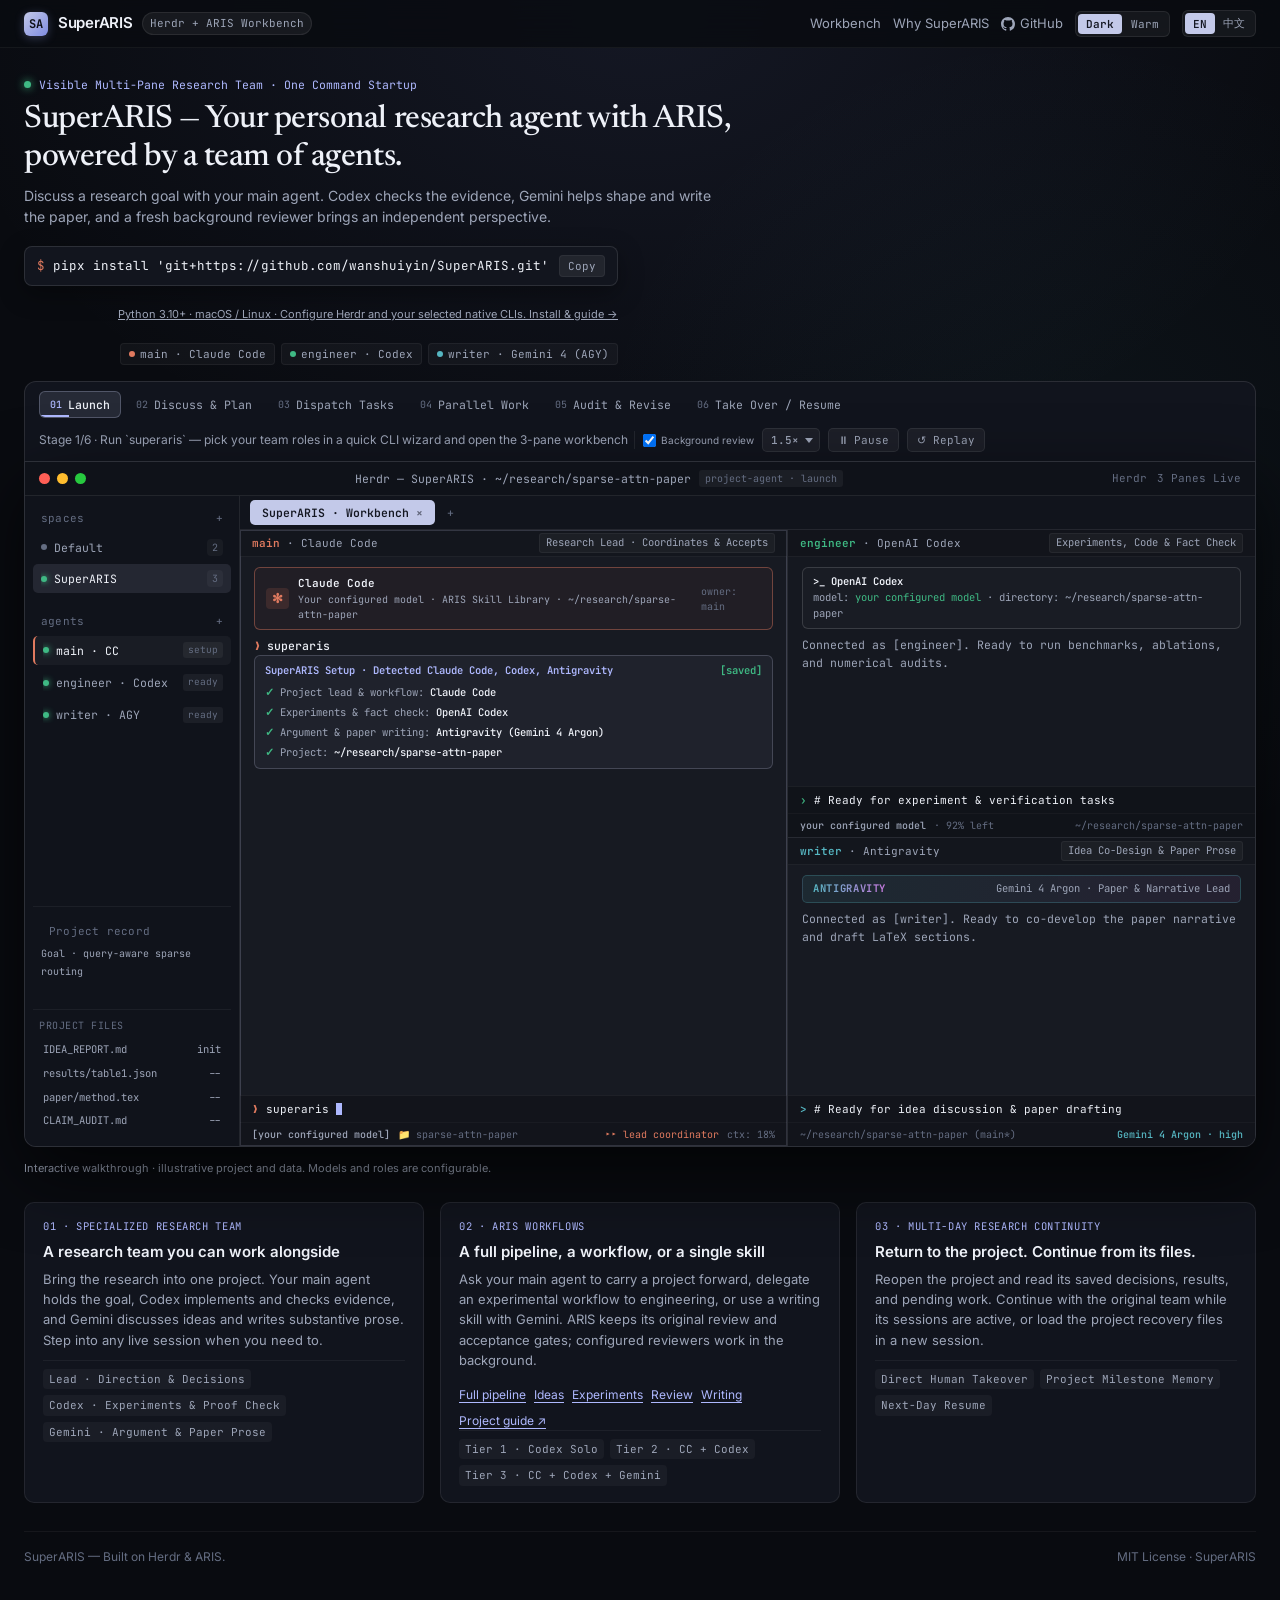
==== site/index.html @ ca790806 "Add interactive Herdr homepage with themes and playback controls" ====
<!DOCTYPE html>
<html lang="en">
<head>
  <meta charset="UTF-8" />
  <meta name="viewport" content="width=device-width, initial-scale=1.0" />
  <title>SuperARIS — Your personal research agent with ARIS, powered by a team of agents.</title>
  <meta name="description" content="SuperARIS — Your personal research agent with ARIS, powered by a team of agents. Live inside a real multi-pane CLI workbench with Claude Code, Codex, and Gemini." />
  <link rel="icon" href="./favicon.svg" type="image/svg+xml" />
  <link rel="preconnect" href="https://fonts.googleapis.com" />
  <link rel="preconnect" href="https://fonts.gstatic.com" crossorigin />
  <link href="https://fonts.googleapis.com/css2?family=Inter:wght@400;500;600;700&family=JetBrains+Mono:ital,wght@0,400;0,500;0,600;1,400&family=Newsreader:ital,opsz,wght@0,6..72,500;0,6..72,600;1,6..72,400&display=swap" rel="stylesheet" />
  <style>
    :root {
      --bg-canvas: #090b10;
      --bg-canvas-elev: #0e1118;
      --herdr-chrome: #13161f;
      --herdr-sidebar: #10131b;
      --herdr-pane: #171a22;
      --herdr-pane-alt: #151820;
      --herdr-tab-active: #c3c9e9;
      --herdr-tab-text: #141722;
      --border-outer: rgba(255, 255, 255, 0.11);
      --border-pane: rgba(255, 255, 255, 0.08);
      --border-subtle: rgba(255, 255, 255, 0.05);

      --text-primary: #eef1f8;
      --text-secondary: #9da5b8;
      --text-muted: #646d82;

      --cc-coral: #e07a5f;
      --cc-coral-soft: rgba(224, 122, 95, 0.14);
      --codex-green: #3fb984;
      --codex-green-soft: rgba(63, 185, 132, 0.14);
      --agy-cyan: #56b6c2;
      --agy-purple: #c678dd;
      --agy-soft: rgba(86, 182, 194, 0.14);
      --amber-warn: #e5c07b;
      --periwinkle: #aeb8fe;
      --periwinkle-glow: rgba(174, 184, 254, 0.18);

      --font-sans: 'Inter', -apple-system, BlinkMacSystemFont, "Segoe UI", Roboto, "PingFang SC", "Microsoft YaHei", sans-serif;
      --font-serif: 'Newsreader', Georgia, "Songti SC", serif;
      --font-mono: 'JetBrains Mono', ui-monospace, SFMono-Regular, Menlo, Monaco, Consolas, monospace;
    }

    * {
      box-sizing: border-box;
      margin: 0;
      padding: 0;
    }

    html, body {
      width: 100%;
      max-width: 100%;
      overflow-x: hidden;
      background-color: var(--bg-canvas);
      color: var(--text-primary);
      font-family: var(--font-sans);
      -webkit-font-smoothing: antialiased;
      -moz-osx-font-smoothing: grayscale;
      line-height: 1.5;
    }

    body {
      background-image:
        radial-gradient(ellipse 80% 45% at 50% 0%, rgba(138, 152, 240, 0.09), transparent 70%),
        radial-gradient(ellipse 55% 40% at 82% 28%, rgba(86, 182, 194, 0.05), transparent 65%);
      min-height: 100vh;
    }

    a {
      color: inherit;
      text-decoration: none;
    }

    button {
      font-family: inherit;
      cursor: pointer;
      border: none;
      background: none;
      color: inherit;
    }

    /* Top Navigation */
    .topbar {
      position: sticky;
      top: 0;
      z-index: 40;
      backdrop-filter: blur(14px);
      -webkit-backdrop-filter: blur(14px);
      background: rgba(9, 11, 16, 0.82);
      border-bottom: 1px solid var(--border-subtle);
    }

    .topbar-inner {
      max-width: 1440px;
      margin: 0 auto;
      padding: 10px 24px;
      display: flex;
      align-items: center;
      justify-content: space-between;
      gap: 12px;
    }

    .brand {
      display: flex;
      align-items: center;
      gap: 10px;
      min-width: 0;
      flex-shrink: 0;
    }

    .brand-mark {
      width: 24px;
      height: 24px;
      border-radius: 6px;
      background: linear-gradient(135deg, #c3c9e9 0%, #7f8ce0 100%);
      color: #0e1118;
      font-family: var(--font-mono);
      font-weight: 700;
      font-size: 12px;
      display: grid;
      place-items: center;
      box-shadow: 0 2px 10px rgba(174, 184, 254, 0.25);
      flex-shrink: 0;
    }

    .brand-name {
      font-weight: 600;
      font-size: 15px;
      letter-spacing: -0.02em;
      color: var(--text-primary);
      white-space: nowrap;
    }

    .brand-badge {
      font-family: var(--font-mono);
      font-size: 11px;
      padding: 2px 7px;
      border-radius: 999px;
      background: rgba(255, 255, 255, 0.06);
      border: 1px solid var(--border-pane);
      color: var(--text-secondary);
      white-space: nowrap;
    }

    .topbar-actions {
      display: flex;
      align-items: center;
      gap: 12px;
      flex-shrink: 0;
    }

    .nav-link {
      font-size: 13px;
      color: var(--text-secondary);
      transition: color 0.15s ease;
      display: inline-flex;
      align-items: center;
      gap: 5px;
      white-space: nowrap;
    }

    .nav-link:hover {
      color: var(--text-primary);
    }

    .lang-switch {
      display: inline-flex;
      background: rgba(255, 255, 255, 0.05);
      border: 1px solid var(--border-pane);
      border-radius: 6px;
      padding: 2px;
    }

    .lang-btn {
      font-size: 11px;
      font-family: var(--font-mono);
      padding: 3px 8px;
      border-radius: 4px;
      color: var(--text-secondary);
      transition: all 0.15s ease;
    }

    .lang-btn.active {
      background: var(--herdr-tab-active);
      color: var(--herdr-tab-text);
      font-weight: 600;
    }

    /* Main Container */
    .page-shell {
      max-width: 1440px;
      width: 100%;
      margin: 0 auto;
      padding: 22px 24px 64px;
    }

    /* Compact Hero Header */
    .hero-header {
      display: flex;
      flex-wrap: wrap;
      align-items: flex-end;
      justify-content: space-between;
      gap: 18px;
      margin-bottom: 16px;
    }

    .hero-copy {
      max-width: 790px;
      min-width: 0;
    }

    .hero-eyebrow {
      display: inline-flex;
      align-items: center;
      gap: 8px;
      font-family: var(--font-mono);
      font-size: 11.5px;
      color: var(--periwinkle);
      margin-bottom: 8px;
      flex-wrap: wrap;
    }

    .eyebrow-dot {
      width: 7px;
      height: 7px;
      border-radius: 50%;
      background: var(--codex-green);
      box-shadow: 0 0 8px var(--codex-green);
      flex-shrink: 0;
    }

    .hero-title {
      font-family: var(--font-serif);
      font-size: clamp(23px, 2.5vw, 35px);
      font-weight: 500;
      line-height: 1.18;
      letter-spacing: -0.015em;
      color: var(--text-primary);
      margin-bottom: 8px;
    }

    .hero-subtitle {
      font-size: 14px;
      color: var(--text-secondary);
      line-height: 1.55;
      max-width: 700px;
    }

    .hero-install-box {
      display: flex;
      flex-direction: column;
      align-items: flex-end;
      gap: 7px;
      max-width: 100%;
    }

    .install-pill {
      display: flex;
      align-items: center;
      gap: 10px;
      background: #12151e;
      border: 1px solid var(--border-outer);
      border-radius: 8px;
      padding: 8px 12px;
      font-family: var(--font-mono);
      font-size: 12.5px;
      color: var(--text-primary);
      box-shadow: 0 8px 24px rgba(0, 0, 0, 0.35);
      max-width: 100%;
      overflow-x: auto;
    }

    .install-pill .prompt-dollar {
      color: var(--cc-coral);
      user-select: none;
    }

    .install-pill .cmd-divider {
      color: var(--text-muted);
    }

    .copy-btn {
      font-family: var(--font-mono);
      font-size: 11px;
      padding: 3px 8px;
      border-radius: 4px;
      background: rgba(255, 255, 255, 0.07);
      color: var(--text-secondary);
      border: 1px solid var(--border-subtle);
      transition: all 0.15s ease;
      flex-shrink: 0;
    }

    .copy-btn:hover {
      background: rgba(255, 255, 255, 0.13);
      color: var(--text-primary);
    }

    .hero-role-badges {
      display: flex;
      flex-wrap: wrap;
      gap: 6px;
      font-family: var(--font-mono);
      font-size: 11px;
      color: var(--text-secondary);
    }

    .role-chip {
      display: inline-flex;
      align-items: center;
      gap: 5px;
      padding: 2px 8px;
      border-radius: 4px;
      background: rgba(255, 255, 255, 0.035);
      border: 1px solid var(--border-subtle);
    }

    .chip-dot {
      width: 6px;
      height: 6px;
      border-radius: 50%;
      flex-shrink: 0;
    }

    /* Stage Director Bar (Above Workbench) */
    .director-bar {
      display: flex;
      flex-wrap: wrap;
      align-items: center;
      justify-content: space-between;
      gap: 10px;
      background: #11141d;
      border: 1px solid var(--border-outer);
      border-bottom: none;
      border-radius: 12px 12px 0 0;
      padding: 9px 14px;
    }

    .stage-steps {
      display: flex;
      align-items: center;
      gap: 4px;
      overflow-x: auto;
      max-width: 100%;
      scrollbar-width: none;
    }

    .stage-steps::-webkit-scrollbar {
      display: none;
    }

    .stage-btn {
      display: inline-flex;
      align-items: center;
      gap: 6px;
      padding: 5px 10px;
      border-radius: 6px;
      font-family: var(--font-mono);
      font-size: 11.5px;
      color: var(--text-secondary);
      background: transparent;
      border: 1px solid transparent;
      transition: all 0.15s ease;
      white-space: nowrap;
      position: relative;
      overflow: hidden;
    }

    .stage-btn:hover {
      color: var(--text-primary);
      background: rgba(255, 255, 255, 0.04);
    }

    .stage-btn.active {
      color: var(--text-primary);
      background: rgba(195, 201, 233, 0.12);
      border-color: rgba(195, 201, 233, 0.28);
      font-weight: 500;
    }

    .stage-num {
      font-size: 10px;
      color: var(--text-muted);
    }

    .stage-btn.active .stage-num {
      color: var(--periwinkle);
    }

    .stage-progress {
      position: absolute;
      left: 0;
      bottom: 0;
      height: 2px;
      background: var(--periwinkle);
      width: 0%;
    }

    .director-controls {
      display: flex;
      align-items: center;
      gap: 8px;
      flex-shrink: 0;
    }

    .stage-caption-pill {
      font-size: 12px;
      color: var(--text-secondary);
      padding-right: 6px;
      border-right: 1px solid var(--border-pane);
    }

    .ctrl-btn {
      display: inline-flex;
      align-items: center;
      gap: 5px;
      font-family: var(--font-mono);
      font-size: 11px;
      padding: 4px 9px;
      border-radius: 5px;
      background: rgba(255, 255, 255, 0.05);
      border: 1px solid var(--border-pane);
      color: var(--text-secondary);
      transition: all 0.15s ease;
      white-space: nowrap;
    }

    .ctrl-btn:hover {
      background: rgba(255, 255, 255, 0.1);
      color: var(--text-primary);
    }

    /* =====================================================
       HERDR NATIVE WORKBENCH WINDOW
       ===================================================== */
    .herdr-window {
      background: var(--herdr-chrome);
      border: 1px solid var(--border-outer);
      border-radius: 0 0 12px 12px;
      box-shadow:
        0 26px 70px rgba(0, 0, 0, 0.65),
        0 0 0 1px rgba(255, 255, 255, 0.03) inset;
      overflow: hidden;
      position: relative;
    }

    /* macOS Window Titlebar */
    .herdr-titlebar {
      height: 34px;
      background: #0f1219;
      border-bottom: 1px solid var(--border-pane);
      display: flex;
      align-items: center;
      justify-content: space-between;
      padding: 0 14px;
      user-select: none;
      gap: 8px;
    }

    .window-Lights {
      display: flex;
      align-items: center;
      gap: 7px;
      flex-shrink: 0;
    }

    .light {
      width: 11px;
      height: 11px;
      border-radius: 50%;
    }
    .light.red { background: #ff5f56; }
    .light.yellow { background: #ffbd2e; }
    .light.green { background: #27c93f; }

    .window-title {
      font-family: var(--font-mono);
      font-size: 11.5px;
      color: var(--text-secondary);
      display: flex;
      align-items: center;
      gap: 8px;
      min-width: 0;
      overflow: hidden;
      text-overflow: ellipsis;
      white-space: nowrap;
    }

    .window-title-badge {
      font-size: 10px;
      padding: 1px 6px;
      border-radius: 3px;
      background: rgba(255, 255, 255, 0.05);
      color: var(--text-muted);
    }

    .window-meta {
      font-family: var(--font-mono);
      font-size: 11px;
      color: var(--text-muted);
      display: flex;
      align-items: center;
      gap: 10px;
      flex-shrink: 0;
    }

    /* Main Herdr Body: Left Sidebar + Right Workspace */
    .herdr-body {
      display: grid;
      grid-template-columns: 215px minmax(0, 1fr);
      height: 650px;
      position: relative;
    }

    /* Left Herdr Sidebar (spaces + agents) */
    .herdr-sidebar {
      background: var(--herdr-sidebar);
      border-right: 1px solid var(--border-pane);
      padding: 10px 8px;
      display: flex;
      flex-direction: column;
      justify-content: space-between;
      font-family: var(--font-mono);
      user-select: none;
      min-width: 0;
    }

    .sidebar-section {
      margin-bottom: 16px;
    }

    .sidebar-heading {
      display: flex;
      align-items: center;
      justify-content: space-between;
      font-size: 11px;
      color: var(--text-muted);
      padding: 4px 8px 6px;
      letter-spacing: 0.02em;
    }

    .sidebar-item {
      display: flex;
      align-items: center;
      justify-content: space-between;
      padding: 6px 8px;
      border-radius: 5px;
      font-size: 11.5px;
      color: var(--text-secondary);
      margin-bottom: 2px;
      transition: background 0.15s ease;
    }

    .sidebar-item.active {
      background: rgba(195, 201, 233, 0.11);
      color: var(--text-primary);
    }

    .sidebar-item-left {
      display: flex;
      align-items: center;
      gap: 7px;
      min-width: 0;
      overflow: hidden;
      text-overflow: ellipsis;
      white-space: nowrap;
    }

    .status-dot {
      width: 6px;
      height: 6px;
      border-radius: 50%;
      background: var(--text-muted);
      flex-shrink: 0;
    }

    .status-dot.live {
      background: var(--codex-green);
      box-shadow: 0 0 6px var(--codex-green);
    }

    .status-dot.busy {
      background: var(--amber-warn);
      box-shadow: 0 0 6px var(--amber-warn);
    }

    .sidebar-count {
      font-size: 10px;
      color: var(--text-muted);
      padding: 1px 5px;
      border-radius: 4px;
      background: rgba(255, 255, 255, 0.04);
      flex-shrink: 0;
    }

    .agent-row {
      display: flex;
      align-items: center;
      justify-content: space-between;
      padding: 6px 8px;
      border-radius: 5px;
      font-size: 11.5px;
      color: var(--text-secondary);
      margin-bottom: 3px;
      border-left: 2px solid transparent;
      transition: all 0.15s ease;
    }

    .agent-row.active-role {
      background: rgba(255, 255, 255, 0.04);
      color: var(--text-primary);
    }

    .agent-row.role-main.active-role { border-left-color: var(--cc-coral); }
    .agent-row.role-eng.active-role { border-left-color: var(--codex-green); }
    .agent-row.role-writer.active-role { border-left-color: var(--agy-cyan); }

    .agent-badge {
      font-size: 9.5px;
      padding: 1px 5px;
      border-radius: 3px;
      background: rgba(255, 255, 255, 0.05);
      color: var(--text-muted);
    }

    .sidebar-footer {
      border-top: 1px solid var(--border-subtle);
      padding: 8px 6px 2px;
      font-size: 10.5px;
      color: var(--text-muted);
    }

    .artifact-tree-title {
      font-size: 10px;
      text-transform: uppercase;
      letter-spacing: 0.05em;
      color: var(--text-muted);
      margin-bottom: 6px;
    }

    .artifact-file {
      display: flex;
      align-items: center;
      justify-content: space-between;
      padding: 3px 4px;
      border-radius: 4px;
      font-size: 10.5px;
      color: var(--text-secondary);
      margin-bottom: 2px;
      transition: all 0.2s ease;
    }

    .artifact-file.updated {
      background: rgba(63, 185, 132, 0.12);
      color: #a8f0ce;
    }

    /* Right Workspace Area (Top Tabbar + 3-Pane Split) */
    .herdr-workspace {
      display: flex;
      flex-direction: column;
      height: 100%;
      min-width: 0;
      min-height: 0;
      background: var(--herdr-pane);
      position: relative;
    }

    /* Herdr Space Tabbar */
    .herdr-tabbar {
      height: 34px;
      background: #11141c;
      border-bottom: 1px solid var(--border-pane);
      display: flex;
      align-items: center;
      justify-content: space-between;
      padding: 0 10px;
      font-family: var(--font-mono);
      font-size: 11.5px;
      flex-shrink: 0;
    }

    .herdr-tabs-left {
      display: flex;
      align-items: center;
      gap: 6px;
      min-width: 0;
    }

    .herdr-tab {
      display: inline-flex;
      align-items: center;
      gap: 7px;
      padding: 4px 12px;
      border-radius: 5px;
      background: var(--herdr-tab-active);
      color: var(--herdr-tab-text);
      font-weight: 600;
      font-size: 11.5px;
      white-space: nowrap;
    }

    .herdr-tab-add {
      color: var(--text-muted);
      padding: 2px 6px;
    }

    /* Mobile Pane Switcher (Only visible on small screens) */
    .mobile-pane-tabs {
      display: none;
      gap: 4px;
    }

    .mobile-pane-btn {
      font-family: var(--font-mono);
      font-size: 10.5px;
      padding: 3px 7px;
      border-radius: 4px;
      background: rgba(255, 255, 255, 0.05);
      color: var(--text-secondary);
      border: 1px solid var(--border-subtle);
      white-space: nowrap;
    }

    .mobile-pane-btn.active {
      background: rgba(195, 201, 233, 0.18);
      color: var(--text-primary);
      border-color: var(--periwinkle);
    }

    /* 3-Pane Split Grid: Left Full Height (CC), Right Stacked (Codex Top, AGY Bottom) */
    .panes-grid {
      flex: 1;
      display: grid;
      grid-template-columns: 1.08fr 0.92fr;
      grid-template-rows: 1fr 1fr;
      min-height: 0;
      position: relative;
    }

    .cli-pane {
      display: flex;
      flex-direction: column;
      min-width: 0;
      min-height: 0;
      background: var(--herdr-pane);
      position: relative;
      transition: box-shadow 0.2s ease, background-color 0.2s ease;
    }

    .cli-pane.pane-main {
      grid-column: 1 / 2;
      grid-row: 1 / 3;
      border-right: 1px solid var(--border-pane);
    }

    .cli-pane.pane-engineer {
      grid-column: 2 / 3;
      grid-row: 1 / 2;
      border-bottom: 1px solid var(--border-pane);
      background: var(--herdr-pane-alt);
    }

    .cli-pane.pane-writer {
      grid-column: 2 / 3;
      grid-row: 2 / 3;
    }

    .cli-pane.pane-focused {
      box-shadow: inset 0 0 0 1px rgba(195, 201, 233, 0.22);
    }

    /* Pane Header Bar */
    .pane-topbar {
      height: 27px;
      padding: 0 12px;
      border-bottom: 1px solid var(--border-subtle);
      display: flex;
      align-items: center;
      justify-content: space-between;
      font-family: var(--font-mono);
      font-size: 11px;
      background: rgba(0, 0, 0, 0.16);
      flex-shrink: 0;
      gap: 6px;
    }

    .pane-id {
      display: flex;
      align-items: center;
      gap: 7px;
      color: var(--text-secondary);
      min-width: 0;
      white-space: nowrap;
    }

    .pane-role-tag {
      font-weight: 600;
      color: var(--text-primary);
    }

    .pane-main .pane-role-tag { color: var(--cc-coral); }
    .pane-engineer .pane-role-tag { color: var(--codex-green); }
    .pane-writer .pane-role-tag { color: var(--agy-cyan); }

    .pane-right-meta {
      display: flex;
      align-items: center;
      gap: 8px;
      font-size: 10.5px;
      color: var(--text-muted);
      min-width: 0;
      overflow: hidden;
      text-overflow: ellipsis;
      white-space: nowrap;
    }

    .write-scope-pill {
      padding: 1px 6px;
      border-radius: 3px;
      background: rgba(255, 255, 255, 0.04);
      border: 1px solid var(--border-subtle);
      color: var(--text-secondary);
    }

    /* Terminal Scroll Content */
    .pane-stream {
      flex: 1;
      padding: 10px 14px;
      font-family: var(--font-mono);
      font-size: 11.5px;
      line-height: 1.52;
      overflow-y: auto;
      display: flex;
      flex-direction: column;
      gap: 7px;
      scrollbar-width: thin;
      scrollbar-color: rgba(255,255,255,0.12) transparent;
    }

    /* Native CLI Banner Boxes */
    .cc-welcome-box {
      border: 1px solid rgba(224, 122, 95, 0.42);
      border-radius: 6px;
      padding: 7px 11px;
      background: rgba(224, 122, 95, 0.05);
      display: flex;
      align-items: center;
      justify-content: space-between;
      gap: 10px;
      font-size: 11px;
      flex-shrink: 0;
    }

    .cc-welcome-left {
      display: flex;
      align-items: center;
      gap: 9px;
      min-width: 0;
    }

    .cc-mascot {
      color: var(--cc-coral);
      font-weight: 700;
      font-size: 13px;
      line-height: 1;
      padding: 4px 6px;
      background: rgba(224, 122, 95, 0.14);
      border-radius: 4px;
      flex-shrink: 0;
    }

    .codex-banner-box {
      border: 1px solid rgba(255, 255, 255, 0.14);
      border-radius: 6px;
      padding: 6px 10px;
      background: rgba(255, 255, 255, 0.02);
      font-size: 10.5px;
      color: var(--text-secondary);
      flex-shrink: 0;
    }

    .agy-banner-box {
      display: flex;
      align-items: center;
      justify-content: space-between;
      padding: 5px 10px;
      border-radius: 5px;
      background: linear-gradient(90deg, rgba(86, 182, 194, 0.1), rgba(198, 120, 221, 0.08));
      border: 1px solid rgba(86, 182, 194, 0.25);
      font-size: 10.5px;
      flex-shrink: 0;
    }

    .agy-logo-text {
      font-weight: 700;
      letter-spacing: 0.06em;
      background: linear-gradient(90deg, #56b6c2, #c678dd);
      -webkit-background-clip: text;
      -webkit-text-fill-color: transparent;
    }

    /* Terminal History Separator */
    .history-divider {
      display: flex;
      align-items: center;
      gap: 8px;
      font-size: 10px;
      color: var(--text-muted);
      margin: 2px 0;
      user-select: none;
    }

    .history-divider::before,
    .history-divider::after {
      content: "";
      flex: 1;
      height: 1px;
      background: var(--border-subtle);
    }

    /* Terminal Log Lines */
    .t-entry {
      opacity: 0;
      transform: translateY(3px);
      animation: termFadeIn 0.2s ease forwards;
    }

    .t-entry.t-history {
      opacity: 0.72;
      transform: none;
      animation: none;
    }

    @keyframes termFadeIn {
      to {
        opacity: 1;
        transform: translateY(0);
      }
    }

    .t-cmd {
      color: var(--text-primary);
      font-weight: 500;
    }

    .t-cmd .p-char {
      color: var(--cc-coral);
      margin-right: 6px;
    }

    .pane-engineer .t-cmd .p-char { color: var(--codex-green); }
    .pane-writer .t-cmd .p-char { color: var(--agy-cyan); }

    .t-skill {
      display: inline-flex;
      align-items: center;
      gap: 6px;
      padding: 2px 8px;
      border-radius: 4px;
      background: rgba(174, 184, 254, 0.11);
      border: 1px solid rgba(174, 184, 254, 0.25);
      color: var(--periwinkle);
      font-size: 10.5px;
    }

    .t-info {
      color: var(--text-secondary);
    }

    .t-muted {
      color: var(--text-muted);
      font-size: 10.5px;
    }

    .t-file-card {
      background: rgba(0, 0, 0, 0.26);
      border: 1px solid var(--border-pane);
      border-left: 2px solid var(--periwinkle);
      border-radius: 5px;
      padding: 6px 9px;
      font-size: 10.5px;
    }

    .pane-engineer .t-file-card { border-left-color: var(--codex-green); }
    .pane-writer .t-file-card { border-left-color: var(--agy-cyan); }

    .t-file-head {
      display: flex;
      align-items: center;
      justify-content: space-between;
      color: var(--text-primary);
      font-weight: 500;
      margin-bottom: 3px;
      gap: 8px;
    }

    .t-diff-add { color: #58d68d; }
    .t-diff-del { color: #ec7063; }

    /* Compact Inline CLI Wizard inside Main Pane (Scene 1) */
    .t-cli-wizard {
      background: rgba(195, 201, 233, 0.05);
      border: 1px solid rgba(195, 201, 233, 0.22);
      border-radius: 6px;
      padding: 7px 10px;
      font-size: 10.5px;
      display: flex;
      flex-direction: column;
      gap: 4px;
    }

    .t-cli-wizard-title {
      color: var(--periwinkle);
      font-weight: 600;
      display: flex;
      align-items: center;
      justify-content: space-between;
      margin-bottom: 2px;
    }

    .t-cli-wizard-row {
      display: flex;
      align-items: baseline;
      gap: 6px;
      color: var(--text-secondary);
    }

    .t-cli-wizard-row .q-mark {
      color: var(--codex-green);
      font-weight: 600;
      flex-shrink: 0;
    }

    .t-cli-wizard-row .ans-val {
      color: var(--text-primary);
      font-weight: 500;
    }

    .t-handoff {
      display: flex;
      align-items: center;
      gap: 7px;
      padding: 5px 9px;
      border-radius: 5px;
      background: rgba(224, 122, 95, 0.09);
      border: 1px solid rgba(224, 122, 95, 0.25);
      color: #f3b5a4;
      font-size: 10.5px;
    }

    /* Native CLI Input & Status Bar at Bottom of Each Pane */
    .pane-bottom {
      border-top: 1px solid var(--border-subtle);
      background: rgba(0, 0, 0, 0.22);
      font-family: var(--font-mono);
      flex-shrink: 0;
    }

    .pane-input-line {
      padding: 5px 12px;
      font-size: 11px;
      color: var(--text-primary);
      display: flex;
      align-items: center;
      gap: 7px;
      border-bottom: 1px solid rgba(255, 255, 255, 0.03);
      min-height: 27px;
    }

    .input-prompt-char {
      color: var(--cc-coral);
      font-weight: 600;
      flex-shrink: 0;
    }
    .pane-engineer .input-prompt-char { color: var(--codex-green); }
    .pane-writer .input-prompt-char { color: var(--agy-cyan); }

    .typing-text {
      color: var(--text-primary);
      white-space: nowrap;
      overflow: hidden;
      text-overflow: ellipsis;
    }

    .cursor-block {
      display: inline-block;
      width: 6px;
      height: 12px;
      background: var(--periwinkle);
      vertical-align: middle;
      animation: blink 1s step-end infinite;
      flex-shrink: 0;
    }

    @keyframes blink {
      50% { opacity: 0; }
    }

    .pane-statusbar {
      padding: 4px 12px;
      font-size: 10px;
      color: var(--text-muted);
      display: flex;
      align-items: center;
      justify-content: space-between;
      gap: 6px;
    }

    .status-left, .status-right {
      display: flex;
      align-items: center;
      gap: 8px;
      white-space: nowrap;
      overflow: hidden;
      text-overflow: ellipsis;
    }

    .model-tag {
      color: var(--text-secondary);
      font-weight: 500;
    }

    /* Background Review Drawer (Docked above bottom status bar so writer input stays visible) */
    .mcp-drawer {
      position: absolute;
      right: 14px;
      bottom: 64px;
      z-index: 25;
      width: 390px;
      max-width: calc(100% - 28px);
      background: rgba(15, 18, 26, 0.96);
      backdrop-filter: blur(12px);
      border: 1px solid rgba(229, 192, 123, 0.45);
      border-radius: 8px;
      padding: 10px 12px;
      box-shadow: 0 14px 36px rgba(0, 0, 0, 0.65);
      font-family: var(--font-mono);
      font-size: 11px;
      opacity: 0;
      pointer-events: none;
      transform: translateY(8px);
      transition: all 0.22s ease;
    }

    .mcp-drawer.visible {
      opacity: 1;
      pointer-events: auto;
      transform: translateY(0);
    }

    .mcp-head {
      display: flex;
      align-items: center;
      justify-content: space-between;
      margin-bottom: 5px;
      color: var(--amber-warn);
      font-weight: 600;
      gap: 8px;
    }

    .mcp-body {
      color: var(--text-secondary);
      font-size: 10.5px;
      line-height: 1.45;
    }

    /* Compact Secondary Section Below Workbench (3 Cards) */
    .below-fold {
      margin-top: 24px;
      display: grid;
      grid-template-columns: repeat(3, 1fr);
      gap: 16px;
    }

    .info-card {
      background: #11141d;
      border: 1px solid var(--border-pane);
      border-radius: 10px;
      padding: 16px 18px;
    }

    .info-card-kicker {
      font-family: var(--font-mono);
      font-size: 10.5px;
      text-transform: uppercase;
      letter-spacing: 0.06em;
      color: var(--periwinkle);
      margin-bottom: 6px;
    }

    .info-card-title {
      font-size: 15px;
      font-weight: 600;
      color: var(--text-primary);
      margin-bottom: 6px;
    }

    .info-card-desc {
      font-size: 13px;
      color: var(--text-secondary);
      line-height: 1.55;
      margin-bottom: 10px;
    }

    .info-card-meta {
      font-family: var(--font-mono);
      font-size: 11px;
      color: var(--text-muted);
      padding-top: 8px;
      border-top: 1px solid var(--border-subtle);
      display: flex;
      flex-wrap: wrap;
      gap: 6px;
    }

    .meta-tag {
      padding: 2px 6px;
      border-radius: 4px;
      background: rgba(255, 255, 255, 0.04);
      color: var(--text-secondary);
    }

    /* Footer */
    .page-footer {
      margin-top: 28px;
      padding-top: 16px;
      border-top: 1px solid var(--border-subtle);
      display: flex;
      flex-wrap: wrap;
      align-items: center;
      justify-content: space-between;
      gap: 12px;
      font-size: 12px;
      color: var(--text-muted);
    }

    /* Responsive adjustments */
    @media (max-width: 1080px) {
      .herdr-body {
        grid-template-columns: 175px minmax(0, 1fr);
        height: 620px;
      }
      .below-fold {
        grid-template-columns: 1fr;
      }
    }

    @media (max-width: 780px) {
      .topbar-inner {
        padding: 8px 12px;
        gap: 8px;
      }
      .brand-badge,
      .nav-link-anchor {
        display: none;
      }
      .page-shell {
        padding: 14px 10px 44px;
      }
      .hero-header {
        flex-direction: column;
        align-items: flex-start;
        gap: 12px;
      }
      .hero-install-box {
        align-items: flex-start;
        width: 100%;
      }
      .install-pill {
        width: 100%;
        justify-content: space-between;
        font-size: 11.5px;
        padding: 7px 10px;
      }
      .director-bar {
        padding: 8px 10px;
      }
      .stage-caption-pill,
      .window-meta {
        display: none;
      }
      .herdr-body {
        grid-template-columns: 1fr;
        grid-template-rows: auto minmax(0, 1fr);
        height: 560px;
      }
      .herdr-sidebar {
        height: auto;
        border-right: none;
        border-bottom: 1px solid var(--border-pane);
        padding: 6px 10px;
        flex-direction: row;
        align-items: center;
         gap: 8px;
        overflow-x: auto;
      }
      .sidebar-section {
        margin-bottom: 0;
        display: flex;
        align-items: center;
        gap: 6px;
        flex-shrink: 0;
      }
      .sidebar-heading,
      .sidebar-footer {
        display: none;
      }
      .herdr-tabbar {
        height: auto;
        min-height: 34px;
        padding: 5px 8px;
        flex-wrap: wrap;
        gap: 6px;
      }
      .herdr-tab {
        padding: 3px 8px;
        font-size: 10.5px;
      }
      .herdr-tab-add {
        display: none;
      }
      .mobile-pane-tabs {
        display: flex;
        flex-wrap: wrap;
      }
      .panes-grid {
        grid-template-columns: 1fr;
        grid-template-rows: 1fr;
      }
      .cli-pane {
        display: none;
      }
      .cli-pane.mobile-active {
        display: flex;
        grid-column: 1 / -1;
        grid-row: 1 / -1;
      }
      .mcp-drawer {
        left: 10px;
        right: 10px;
        bottom: 62px;
        width: auto;
      }
    }

    @media (prefers-reduced-motion: reduce) {
      *, *::before, *::after {
        animation-duration: 0.01ms !important;
        animation-iteration-count: 1 !important;
        transition-duration: 0.01ms !important;
      }
    }
      /* =====================================================
       THEME SWITCHER, PLAYBACK SPEED & WARM BEIGE PAGE THEME
       ===================================================== */
    .theme-switch {
      display: inline-flex;
      background: rgba(255, 255, 255, 0.05);
      border: 1px solid var(--border-pane);
      border-radius: 6px;
      padding: 2px;
      gap: 1px;
    }

    .theme-btn {
      font-size: 11px;
      font-family: var(--font-mono);
      padding: 3px 8px;
      border-radius: 4px;
      color: var(--text-secondary);
      transition: all 0.15s ease;
      white-space: nowrap;
    }

    .theme-btn:hover {
      color: var(--text-primary);
    }

    .theme-btn.active,
    body:not([data-theme="warm"]) #themeDarkBtn,
    body[data-theme="warm"] #themeWarmBtn {
      background: var(--herdr-tab-active);
      color: var(--herdr-tab-text);
      font-weight: 600;
    }

    .speed-select {
      appearance: none;
      -webkit-appearance: none;
      font-family: var(--font-mono);
      font-size: 11px;
      font-weight: 500;
      padding: 4px 20px 4px 8px;
      border-radius: 5px;
      background-color: rgba(255, 255, 255, 0.05);
      background-image: url("data:image/svg+xml,%3Csvg xmlns='http://www.w3.org/2000/svg' width='8' height='5' viewBox='0 0 8 5'%3E%3Cpath fill='%239da5b8' d='M0 0l4 5 4-5z'/%3E%3C/svg%3E");
      background-repeat: no-repeat;
      background-position: right 6px center;
      border: 1px solid var(--border-pane);
      color: var(--text-secondary);
      cursor: pointer;
      transition: all 0.15s ease;
    }

    .speed-select:hover,
    .speed-select:focus {
      color: var(--text-primary);
      border-color: var(--border-outer);
      outline: none;
    }

    .speed-select option {
      background: #13161f;
      color: #eef1f8;
    }

    /* Warm Beige Outer Page Theme (Herdr terminal stays native dark) */
    body[data-theme="warm"] {
      --bg-canvas: #f4efe6;
      --bg-canvas-elev: #fbf8f2;
      --text-primary: #1d1a16;
      --text-secondary: #575148;
      --text-muted: #857d72;
      --border-outer: rgba(29, 26, 22, 0.16);
      --border-pane: rgba(29, 26, 22, 0.11);
      --border-subtle: rgba(29, 26, 22, 0.07);
      --periwinkle: #455299;

      background-color: var(--bg-canvas);
      background-image:
        radial-gradient(ellipse 80% 45% at 50% 0%, rgba(186, 165, 132, 0.22), transparent 70%),
        radial-gradient(ellipse 55% 40% at 82% 28%, rgba(224, 122, 95, 0.07), transparent 65%);
      color: var(--text-primary);
    }

    body[data-theme="warm"] .topbar {
      background: rgba(244, 239, 230, 0.88);
      border-bottom-color: rgba(29, 26, 22, 0.09);
    }

    body[data-theme="warm"] .brand-badge,
    body[data-theme="warm"] .role-chip,
    body[data-theme="warm"] .meta-tag {
      background: rgba(29, 26, 22, 0.05);
      border-color: rgba(29, 26, 22, 0.1);
      color: #4a443c;
    }

    body[data-theme="warm"] .theme-switch,
    body[data-theme="warm"] .lang-switch {
      background: rgba(29, 26, 22, 0.05);
      border-color: rgba(29, 26, 22, 0.13);
    }

    body[data-theme="warm"] #themeDarkBtn {
      background: transparent;
      color: var(--text-secondary);
      font-weight: 400;
    }

    body[data-theme="warm"] #themeWarmBtn,
    body[data-theme="warm"] .lang-btn.active {
      background: #232736;
      color: #f7f4ed;
      font-weight: 600;
    }

    body[data-theme="warm"] .install-pill {
      background: #fbf8f2;
      border-color: rgba(29, 26, 22, 0.18);
      color: #1d1a16;
      box-shadow: 0 6px 20px rgba(45, 38, 28, 0.08);
    }

    body[data-theme="warm"] .install-pill .prompt-dollar {
      color: #c85a3d;
    }

    body[data-theme="warm"] .copy-btn {
      background: rgba(29, 26, 22, 0.06);
      border-color: rgba(29, 26, 22, 0.12);
      color: #4a443c;
    }

    body[data-theme="warm"] .copy-btn:hover {
      background: rgba(29, 26, 22, 0.11);
      color: #1d1a16;
    }

    body[data-theme="warm"] .director-bar {
      background: #eae3d4;
      border-color: rgba(29, 26, 22, 0.16);
    }

    body[data-theme="warm"] .stage-btn:hover {
      background: rgba(29, 26, 22, 0.05);
    }

    body[data-theme="warm"] .stage-btn.active {
      background: #fbf8f2;
      border-color: rgba(29, 26, 22, 0.2);
      color: #1d1a16;
      box-shadow: 0 1px 3px rgba(29, 26, 22, 0.06);
    }

    body[data-theme="warm"] .ctrl-btn,
    body[data-theme="warm"] .speed-select {
      background-color: #fbf8f2;
      border-color: rgba(29, 26, 22, 0.15);
      color: #3d3830;
    }

    body[data-theme="warm"] .speed-select {
      background-image: url("data:image/svg+xml,%3Csvg xmlns='http://www.w3.org/2000/svg' width='8' height='5' viewBox='0 0 8 5'%3E%3Cpath fill='%23575148' d='M0 0l4 5 4-5z'/%3E%3C/svg%3E");
    }

    body[data-theme="warm"] .ctrl-btn:hover,
    body[data-theme="warm"] .speed-select:hover {
      background-color: #ffffff;
      color: #1d1a16;
    }

    body[data-theme="warm"] .info-card {
      background: #fbf8f2;
      border-color: rgba(29, 26, 22, 0.12);
      box-shadow: 0 8px 24px rgba(45, 38, 28, 0.05);
    }

    /* Strictly lock Herdr workbench internal tokens so terminal stays 100% dark */
    body[data-theme="warm"] .herdr-window {
      --text-primary: #eef1f8;
      --text-secondary: #9da5b8;
      --text-muted: #646d82;
      --border-outer: rgba(255, 255, 255, 0.11);
      --border-pane: rgba(255, 255, 255, 0.08);
      --border-subtle: rgba(255, 255, 255, 0.05);
      --periwinkle: #aeb8fe;
      color: #eef1f8;
      border-color: rgba(29, 26, 22, 0.24);
      box-shadow:
        0 24px 60px rgba(36, 30, 20, 0.22),
        0 0 0 1px rgba(255, 255, 255, 0.04) inset;
    }

    @media (max-width: 780px) {
      .topbar-actions {
        gap: 6px;
      }
      .topbar-actions .nav-link span {
        display: none;
      }
      .theme-btn,
      .lang-btn {
        padding: 3px 6px;
        font-size: 10.5px;
      }
      .director-controls {
        gap: 5px;
      }
      .speed-select,
      .ctrl-btn {
        padding: 4px 7px;
        font-size: 10.5px;
      }
      .speed-select {
        padding-right: 17px;
      }
    }

    .project-record {margin-top:auto;padding:12px 8px;border-top:1px solid var(--border-subtle)}
    @media(max-width:780px){.project-record {display:none}.review-control{font-size:9px!important}}
    .workflow-links {display:flex;flex-wrap:wrap;gap:8px;margin-top:16px;font-size:12px;color:var(--periwinkle)}
    .workflow-links a {text-decoration:underline;text-underline-offset:3px}
    .demo-note,.install-note {font-size:11px;color:var(--text-secondary);margin:12px 0;line-height:1.7}
    .install-note a {text-decoration:underline}
    .install-pill {min-width:0;max-width:100%}
    .install-pill > span {overflow-wrap:anywhere;min-width:0}
    button:focus-visible,a:focus-visible,select:focus-visible {outline:2px solid var(--periwinkle);outline-offset:3px}
  </style>
</head>
<body data-theme="dark">

  <!-- Top Bar -->
  <header class="topbar">
    <div class="topbar-inner">
      <div class="brand">
        <div class="brand-mark">SA</div>
        <span class="brand-name">SuperARIS</span>
        <span class="brand-badge">Herdr + ARIS Workbench</span>
      </div>
      <div class="topbar-actions">
        <a href="#workbench" class="nav-link nav-link-anchor" data-i18n="nav_workbench">Workbench</a>
        <a href="#capabilities" class="nav-link nav-link-anchor" data-i18n="nav_architecture">Why SuperARIS</a>
        <a href="https://github.com/wanshuiyin/SuperARIS" target="_blank" rel="noopener" class="nav-link">
          <svg width="14" height="14" viewBox="0 0 16 16" fill="currentColor"><path d="M8 0C3.58 0 0 3.58 0 8c0 3.54 2.29 6.53 5.47 7.59.4.07.55-.17.55-.38 0-.19-.01-.82-.01-1.49-2.01.37-2.53-.49-2.69-.94-.09-.23-.48-.94-.82-1.13-.28-.15-.68-.52-.01-.53.63-.01 1.08.58 1.23.82.72 1.21 1.87.87 2.33.66.07-.52.28-.87.51-1.07-1.78-.2-3.64-.89-3.64-3.95 0-.87.31-1.59.82-2.15-.08-.2-.36-1.02.08-2.12 0 0 .67-.21 2.2.82.64-.18 1.32-.27 2-.27.68 0 1.36.09 2 .27 1.53-1.04 2.2-.82 2.2-.82.44 1.1.16 1.92.08 2.12.51.56.82 1.27.82 2.15 0 3.07-1.87 3.75-3.65 3.95.29.25.54.73.54 1.48 0 1.07-.01 1.93-.01 2.2 0 .21.15.46.55.38A8.013 8.013 0 0016 8c0-4.42-3.58-8-8-8z"/></svg>
          <span>GitHub</span>
        </a>
        <div class="theme-switch" role="group" aria-label="Page theme">
<button type="button" class="theme-btn active" id="themeDarkBtn" aria-pressed="true" data-i18n="theme_dark">Dark</button>
<button type="button" class="theme-btn" id="themeWarmBtn" aria-pressed="false" data-i18n="theme_warm">Warm</button>
</div>
<div class="lang-switch" role="group" aria-label="Language switch">
          <button type="button" class="lang-btn active" id="lang-en" data-lang="en">EN</button>
          <button type="button" class="lang-btn" id="lang-zh" data-lang="zh">中文</button>
        </div>
      </div>
    </div>
  </header>

  <!-- Main Content -->
  <main class="page-shell">

    <!-- Compact Hero Header -->
    <section class="hero-header">
      <div class="hero-copy">
        <div class="hero-eyebrow">
          <span class="eyebrow-dot"></span>
          <span data-i18n="eyebrow">Visible Multi-Pane Research Team · One Command Startup</span>
        </div>
        <h1 class="hero-title">SuperARIS — Your personal research agent with ARIS, powered by a team of agents.</h1>
        <p class="hero-subtitle" id="hero-subtitle">Discuss a research goal with your main agent. Codex checks the evidence, Gemini helps shape and write the paper, and a fresh background reviewer brings an independent perspective.</p>
      </div>

      <div class="hero-install-box">
        <div class="install-pill">
          <span><span class="prompt-dollar">$</span> pipx install 'git+https://github.com/wanshuiyin/SuperARIS.git'</span>
          <button type="button" class="copy-btn" id="copy-cmd-btn">Copy</button>
        </div>
        <p class="install-note"><a href="https://github.com/wanshuiyin/SuperARIS#install-and-open" data-i18n="install_note">Python 3.10+ · macOS / Linux · Configure Herdr and your selected native CLIs. Install &amp; guide →</a></p>
        <div class="hero-role-badges">
          <span class="role-chip"><span class="chip-dot" style="background: var(--cc-coral)"></span>main · Claude Code</span>
          <span class="role-chip"><span class="chip-dot" style="background: var(--codex-green)"></span>engineer · Codex</span>
          <span class="role-chip"><span class="chip-dot" style="background: var(--agy-cyan)"></span>writer · Gemini 4 (AGY)</span>
        </div>
      </div>
    </section>

    <!-- Stage Director Bar -->
    <div class="director-bar" id="workbench">
      <div class="stage-steps" id="stage-steps" role="tablist" aria-label="Research workflow stages">
        <!-- Populated by JS -->
      </div>
      <div class="director-controls">
        <span class="stage-caption-pill" id="stage-caption">Stage 1/6 · One-command setup</span>
        <label class="review-control" style="display:inline-flex;gap:5px;align-items:center;font-size:10px;color:var(--text-secondary)"><input type="checkbox" id="includeReview" checked><span data-i18n="review_toggle">Background review</span></label>
<select class="speed-select" id="playbackSpeed" aria-label="Playback speed"><option value="1">1×</option><option value="1.5" selected>1.5×</option><option value="2">2×</option></select>
<button type="button" class="ctrl-btn" id="play-pause-btn" aria-label="Pause or play">
          <span id="play-pause-icon">⏸</span>
          <span id="play-pause-label">Pause</span>
        </button>
        <button type="button" class="ctrl-btn" id="replay-btn" aria-label="Replay workflow" data-i18n="replay">↺ Replay</button>
      </div>
    </div>

    <!-- =====================================================
         HERDR NATIVE WORKBENCH SHOWCASE
         ===================================================== -->
    <section class="herdr-window" aria-label="SuperARIS Herdr Multi-Agent Workbench">

      <!-- Window Chrome -->
      <div class="herdr-titlebar">
        <div class="window-Lights">
          <span class="light red"></span>
          <span class="light yellow"></span>
          <span class="light green"></span>
        </div>
        <div class="window-title">
          <span>Herdr — SuperARIS · ~/research/sparse-attn-paper</span>
          <span class="window-title-badge" id="window-stage-badge">project-agent · active</span>
        </div>
        <div class="window-meta">
          <span>Herdr</span>
          <span>3 Panes Live</span>
        </div>
      </div>

      <!-- Herdr Body: Left Sidebar + Right 3-Pane Split -->
      <div class="herdr-body">

        <!-- Left Herdr Sidebar -->
        <aside class="herdr-sidebar" aria-label="Herdr spaces and agents">
          <div>
            <div class="sidebar-section">
              <div class="sidebar-heading">
                <span>spaces</span>
                <span>+</span>
              </div>
              <div class="sidebar-item">
                <div class="sidebar-item-left">
                  <span class="status-dot"></span>
                  <span>Default</span>
                </div>
                <span class="sidebar-count">2</span>
              </div>
              <div class="sidebar-item active">
                <div class="sidebar-item-left">
                  <span class="status-dot live"></span>
                  <span>SuperARIS</span>
                </div>
                <span class="sidebar-count">3</span>
              </div>
            </div>

            <div class="sidebar-section">
              <div class="sidebar-heading">
                <span>agents</span>
                <span>+</span>
              </div>
              <div class="agent-row role-main active-role" id="sidebar-agent-main">
                <div class="sidebar-item-left">
                  <span class="status-dot live" id="dot-main"></span>
                  <span>main · CC</span>
                </div>
                <span class="agent-badge" id="badge-main">lead</span>
              </div>
              <div class="agent-row role-eng" id="sidebar-agent-eng">
                <div class="sidebar-item-left">
                  <span class="status-dot live" id="dot-eng"></span>
                  <span>engineer · Codex</span>
                </div>
                <span class="agent-badge" id="badge-eng">ready</span>
              </div>
              <div class="agent-row role-writer" id="sidebar-agent-writer">
                <div class="sidebar-item-left">
                  <span class="status-dot live" id="dot-writer"></span>
                  <span>writer · AGY</span>
                </div>
                <span class="agent-badge" id="badge-writer">ready</span>
              </div>
            </div>
          </div>

          <div class="sidebar-section project-record" aria-label="Project record">
            <div class="sidebar-heading"><span data-i18n="record_title">Project record</span></div>
            <div id="project-record" style="font-size:10px;line-height:1.8;color:var(--text-secondary)"></div>
          </div>
          <!-- Project Files Tree -->
          <div class="sidebar-footer">
            <div class="artifact-tree-title" data-i18n="sidebar_artifacts">Project Files</div>
            <div class="artifact-file" id="file-plan">
              <span>IDEA_REPORT.md</span>
              <span id="file-plan-stat">v1</span>
            </div>
            <div class="artifact-file" id="file-exp">
              <span>results/table1.json</span>
              <span id="file-exp-stat">--</span>
            </div>
            <div class="artifact-file" id="file-tex">
              <span>paper/method.tex</span>
              <span id="file-tex-stat">--</span>
            </div>
            <div class="artifact-file" id="file-audit">
              <span>CLAIM_AUDIT.md</span>
              <span id="file-audit-stat">--</span>
            </div>
          </div>
        </aside>

        <!-- Right Workspace -->
        <div class="herdr-workspace">

          <!-- Top Space Tabbar -->
          <div class="herdr-tabbar">
            <div class="herdr-tabs-left">
              <div class="herdr-tab">
                <span>SuperARIS · Workbench</span>
                <span style="opacity:0.55">×</span>
              </div>
              <span class="herdr-tab-add">+</span>
            </div>

            <!-- Mobile Pane Selector -->
            <div class="mobile-pane-tabs" id="mobile-pane-tabs">
              <button type="button" class="mobile-pane-btn active" data-pane="main">main·CC</button>
              <button type="button" class="mobile-pane-btn" data-pane="engineer">engineer·Codex</button>
              <button type="button" class="mobile-pane-btn" data-pane="writer">writer·AGY</button>
            </div>
          </div>

          <!-- 3-Pane Split Grid -->
          <div class="panes-grid">

            <!-- LEFT FULL-HEIGHT PANE: main · Claude Code -->
            <article class="cli-pane pane-main mobile-active" id="pane-main">
              <div class="pane-topbar">
                <div class="pane-id">
                  <span class="pane-role-tag">main</span>
                  <span>· Claude Code</span>
                </div>
                <div class="pane-right-meta">
                  <span class="write-scope-pill" id="scope-main">Research Lead · Coordinates &amp; Accepts</span>
                </div>
              </div>

              <div class="pane-stream" id="stream-main">
                <div class="cc-welcome-box">
                  <div class="cc-welcome-left">
                    <span class="cc-mascot">✻</span>
                    <div>
                      <div style="color:var(--text-primary);font-weight:600;">Claude Code</div>
                      <div style="color:var(--text-secondary);font-size:10px;">Your configured model · ARIS Skill Library · ~/research/sparse-attn-paper</div>
                    </div>
                  </div>
                  <span style="color:var(--text-muted);font-size:10px;">owner: main</span>
                </div>
                <div id="logs-main"></div>
              </div>

              <div class="pane-bottom">
                <div class="pane-input-line">
                  <span class="input-prompt-char">❯</span>
                  <span class="typing-text" id="input-main"></span>
                  <span class="cursor-block" id="cursor-main"></span>
                </div>
                <div class="pane-statusbar">
                  <div class="status-left">
                    <span class="model-tag">[your configured model]</span>
                    <span>📁 sparse-attn-paper</span>
                  </div>
                  <div class="status-right">
                    <span style="color:var(--cc-coral)">▸▸ lead coordinator</span>
                    <span id="ctx-main">ctx: 18%</span>
                  </div>
                </div>
              </div>
            </article>

            <!-- TOP-RIGHT PANE: engineer · Codex -->
            <article class="cli-pane pane-engineer" id="pane-engineer">
              <div class="pane-topbar">
                <div class="pane-id">
                  <span class="pane-role-tag">engineer</span>
                  <span>· OpenAI Codex</span>
                </div>
                <div class="pane-right-meta">
                  <span class="write-scope-pill" id="scope-eng">Experiments, Code &amp; Fact Check</span>
                </div>
              </div>

              <div class="pane-stream" id="stream-engineer">
                <div class="codex-banner-box">
                  <div style="color:var(--text-primary);font-weight:600;">&gt;_ OpenAI Codex</div>
                  <div>model: <span style="color:var(--codex-green)">your configured model</span> · directory: ~/research/sparse-attn-paper</div>
                </div>
                <div id="logs-engineer"></div>
              </div>

              <div class="pane-bottom">
                <div class="pane-input-line">
                  <span class="input-prompt-char">›</span>
                  <span class="typing-text" id="input-engineer"></span>
                  <span class="cursor-block" id="cursor-engineer" style="display:none"></span>
                </div>
                <div class="pane-statusbar">
                  <div class="status-left">
                    <span class="model-tag">your configured model</span>
                    <span>· 92% left</span>
                  </div>
                  <div class="status-right">
                    <span id="status-eng">~/research/sparse-attn-paper</span>
                  </div>
                </div>
              </div>
            </article>

            <!-- BOTTOM-RIGHT PANE: writer · Antigravity (Gemini 4) -->
            <article class="cli-pane pane-writer" id="pane-writer">
              <div class="pane-topbar">
                <div class="pane-id">
                  <span class="pane-role-tag">writer</span>
                  <span>· Antigravity</span>
                </div>
                <div class="pane-right-meta">
                  <span class="write-scope-pill" id="scope-writer">Idea Co-Design &amp; Paper Prose</span>
                </div>
              </div>

              <div class="pane-stream" id="stream-writer">
                <div class="agy-banner-box">
                  <span class="agy-logo-text">ANTIGRAVITY</span>
                  <span style="color:var(--text-secondary)">Gemini 4 Argon · Paper &amp; Narrative Lead</span>
                </div>
                <div id="logs-writer"></div>
              </div>

              <div class="pane-bottom">
                <div class="pane-input-line">
                  <span class="input-prompt-char">&gt;</span>
                  <span class="typing-text" id="input-writer"></span>
                  <span class="cursor-block" id="cursor-writer" style="display:none"></span>
                </div>
                <div class="pane-statusbar">
                  <div class="status-left">
                    <span>~/research/sparse-attn-paper (main*)</span>
                  </div>
                  <div class="status-right">
                    <span class="model-tag" style="color:var(--agy-cyan)">Gemini 4 Argon · high</span>
                  </div>
                </div>
              </div>
            </article>

          </div>

          <!-- Background Reviewer Notification Drawer (Scene 5) -->
          <div class="mcp-drawer" id="mcp-drawer" role="status" aria-live="polite">
            <div class="mcp-head">
              <span id="mcp-title">⚡ Background reviewer · Fresh context</span>
              <span style="font-size:10px;color:var(--text-muted)" data-i18n="fresh_context">Fresh context</span>
            </div>
            <div class="mcp-body" id="mcp-body">Read <code>paper/method.tex</code> alongside <code>results/table1.json</code>. The reviewer asks for a clearer uncertainty statement; Gemini revises it and Codex checks the values.</div>
          </div>

        </div>
      </div>
    </section>

    <p class="demo-note" data-i18n="demo_note">Interactive walkthrough · illustrative project and data. Models and roles are configurable.</p>
    <!-- Below the Fold: 3 Researcher-Focused Cards -->
    <section class="below-fold" id="capabilities">
      <div class="info-card">
        <div class="info-card-kicker" data-i18n="card1_kicker">01 · Specialized Research Team</div>
        <h2 class="info-card-title" data-i18n="card1_title">A research team you can work alongside</h2>
        <p class="info-card-desc" data-i18n="card1_desc">Bring the research into one project. Your main agent holds the goal, Codex implements and checks evidence, and Gemini discusses ideas and writes substantive prose. Step into any live session when you need to.</p>
        <div class="info-card-meta">
          <span class="meta-tag">Lead · Direction &amp; Decisions</span>
          <span class="meta-tag">Codex · Experiments &amp; Proof Check</span>
          <span class="meta-tag">Gemini · Argument &amp; Paper Prose</span>
        </div>
      </div>

      <div class="info-card">
        <div class="info-card-kicker" data-i18n="card2_kicker">02 · ARIS Workflows</div>
        <h2 class="info-card-title" data-i18n="card2_title">A full pipeline, a workflow, or a single skill</h2>
        <p class="info-card-desc" data-i18n="card2_desc">Ask your main agent to carry a project forward, delegate an experimental workflow to engineering, or use a writing skill with Gemini. ARIS keeps its original review and acceptance gates; configured reviewers work in the background.</p>
        <nav class="workflow-links" aria-label="ARIS workflows"><a href="https://github.com/wanshuiyin/Auto-claude-code-research-in-sleep/blob/main/skills/research-pipeline/SKILL.md" data-i18n="link_pipeline">Full pipeline</a><a href="https://github.com/wanshuiyin/Auto-claude-code-research-in-sleep/blob/main/skills/idea-discovery/SKILL.md" data-i18n="link_ideas">Ideas</a><a href="https://github.com/wanshuiyin/Auto-claude-code-research-in-sleep/blob/main/skills/experiment-bridge/SKILL.md" data-i18n="link_experiments">Experiments</a><a href="https://github.com/wanshuiyin/Auto-claude-code-research-in-sleep/blob/main/skills/auto-review-loop/SKILL.md" data-i18n="link_review">Review</a><a href="https://github.com/wanshuiyin/Auto-claude-code-research-in-sleep/blob/main/skills/paper-writing/SKILL.md" data-i18n="link_writing">Writing</a><a href="https://github.com/wanshuiyin/SuperARIS/blob/main/docs/PROJECT_CONTEXT.md" data-i18n="link_guide">Project guide ↗</a></nav><div class="info-card-meta">
          <span class="meta-tag">Tier 1 · Codex Solo</span>
          <span class="meta-tag">Tier 2 · CC + Codex</span>
          <span class="meta-tag">Tier 3 · CC + Codex + Gemini</span>
        </div>
      </div>

      <div class="info-card">
        <div class="info-card-kicker" data-i18n="card3_kicker">03 · Multi-Day Research Continuity</div>
        <h2 class="info-card-title" data-i18n="card3_title">Return to the project. Continue from its files.</h2>
        <p class="info-card-desc" data-i18n="card3_desc">Reopen the project and read its saved decisions, results, and pending work. Continue with the original team while its sessions are active, or load the project recovery files in a new session.</p>
        <div class="info-card-meta">
          <span class="meta-tag">Direct Human Takeover</span>
          <span class="meta-tag">Project Milestone Memory</span>
          <span class="meta-tag">Next-Day Resume</span>
        </div>
      </div>
    </section>

    <footer class="page-footer">
      <div>SuperARIS — Built on <a href="https://herdr.dev">Herdr</a> &amp; <a href="https://github.com/wanshuiyin/Auto-claude-code-research-in-sleep">ARIS</a>.</div>
      <div><a href="https://github.com/wanshuiyin/SuperARIS/blob/main/LICENSE">MIT License</a> · SuperARIS</div>
    </footer>

  </main>

  <script>
    (function () {
      "use strict";

      const I18N = {
        en: {
          nav_workbench: "Workbench",
          nav_architecture: "Why SuperARIS",
          eyebrow: "Visible Multi-Pane Research Team · One Command Startup",
          hero_subtitle: "Discuss a research goal with your main agent. Codex checks the evidence, Gemini helps shape and write the paper, and a fresh background reviewer brings an independent perspective.",
          sidebar_artifacts: "Project Files",
          card1_kicker: "01 · Specialized Research Team",
          card1_title: "A research team you can work alongside",
          card1_desc: "Bring the research into one project. Your main agent holds the goal, Codex implements and checks evidence, and Gemini discusses ideas and writes substantive prose. Step into any live session when you need to.",
          card2_kicker: "02 · ARIS Workflows",
          card2_title: "A full pipeline, a workflow, or a single skill",
          card2_desc: "Ask your main agent to carry a project forward, delegate an experimental workflow to engineering, or use a writing skill with Gemini. ARIS keeps its original review and acceptance gates; configured reviewers work in the background.",
          card3_kicker: "03 · Multi-Day Research Continuity",
          card3_title: "Return to the project. Continue from its files.",
          card3_desc: "Reopen the project and read its saved decisions, results, and pending work. Continue with the original team while its sessions are active, or load the project recovery files in a new session.",
          mcp_title: "⚡ Background reviewer · Fresh context",
          mcp_body: "Read <code>paper/method.tex</code> alongside <code>results/table1.json</code>. The reviewer asks for a clearer uncertainty statement; Gemini revises it and Codex checks the values.",
          link_pipeline:"Full pipeline",link_ideas:"Ideas",link_experiments:"Experiments",link_review:"Review",link_writing:"Writing",link_guide:"Project guide ↗",fresh_context:"Fresh context",record_title:"Project record",review_toggle:"Background review",theme_dark:"Dark",theme_warm:"Warm",replay:"↺ Replay",demo_note:"Interactive walkthrough · illustrative project and data. Models and roles are configurable.",install_note:"Python 3.10+ · macOS / Linux · Configure Herdr and your selected native CLIs. Install & guide →",
          history_label: "Earlier in this session"
        },
        zh: {
          nav_workbench: "实景工作台",
          nav_architecture: "核心价值",
          eyebrow: "三窗格可见科研团队 · 单命令即刻启动",
          hero_subtitle: "与主 Agent 讨论研究目标，让 Codex 核查证据，Gemini 共同构思并主写论文，再由全新上下文的后台 reviewer 提出独立意见。",
          sidebar_artifacts: "项目产物",
          card1_kicker: "01 · 科研角色按专长分工",
          card1_title: "与你共同推进研究的团队",
          card1_desc: "把研究放在同一个项目里：主 Agent 持有目标，Codex 实现并核查证据，Gemini 参与想法讨论并主写正文。你可以随时进入常驻会话，直接交流与接手。",
          card2_kicker: "02 · ARIS 科研流程",
          card2_title: "完整 pipeline、单段 workflow，或一个 skill",
          card2_desc: "主 Agent 可以推进完整项目，也可将实验 workflow 委派给工程角色、将写作 skill 交给 Gemini。ARIS 保留原有 review 与验收门槛，已配置的独立 reviewer 继续在后台协作。",
          card3_kicker: "03 · 跨天科研连续性",
          card3_title: "回到项目，沿保存的记录继续",
          card3_desc: "重新打开项目，读取已保存的决定、结果与待办。仍在运行的原团队直接续接；新会话则从项目恢复文件重新接上上下文。",
          mcp_title: "⚡ 后台 reviewer · 全新上下文",
          mcp_body: "对照读取 <code>paper/method.tex</code> 与 <code>results/table1.json</code>。reviewer 提醒补全不确定性说明，Gemini 修订表述，Codex 核对数值。",
          link_pipeline:"完整科研",link_ideas:"选题",link_experiments:"实验",link_review:"评审",link_writing:"论文",link_guide:"项目指南 ↗",fresh_context:"全新上下文",record_title:"项目记录",review_toggle:"后台 review",theme_dark:"深色",theme_warm:"暖米",replay:"↺ 重播",demo_note:"交互演示 · 示例项目与数据。模型与分工可按需配置。",install_note:"Python 3.10+ · macOS / Linux · 配置 Herdr 与所选原生 CLI。安装与指南 →",
          history_label: "本轮会话前序记录"
        }
      };

      const SCENES = [
        {
          id: "launch",
          num: "01",
          label: { en: "Launch", zh: "一键启动" },
          caption: {
            en: "Stage 1/6 · Run `superaris` — pick your team roles in a quick CLI wizard and open the 3-pane workbench",
            zh: "第 1/6 幕 · 运行 `superaris` — 在终端内快速确认角色分工，一键拉起三窗格科研工作台"
          },
          focusedPane: "main",
          badges: { main: "setup", eng: "ready", writer: "ready" },
          files: { plan: "init", exp: "--", tex: "--", audit: "--" },
          mcpVisible: false,
          inputs: {
            main: "superaris",
            engineer: "# Ready for experiment & verification tasks",
            writer: "# Ready for idea discussion & paper drafting"
          },
          panes: {
            main: {
              history: [],
              steps: [
                { at: 150, type: "cmd", text: "superaris" },
                {
                  at: 950,
                  type: "wizard",
                  title: {
                    en: "SuperARIS Setup · Detected Claude Code, Codex, Antigravity",
                    zh: "SuperARIS 启动向导 · 已检测到 Claude Code、Codex、Antigravity"
                  },
                  rows: {
                    en: [
                      ["Project lead & workflow:", "Claude Code"],
                      ["Experiments & fact check:", "OpenAI Codex"],
                      ["Argument & paper writing:", "Antigravity (Gemini 4 Argon)"],
                      ["Project:", "~/research/sparse-attn-paper"]
                    ],
                    zh: [
                      ["课题统筹与推进主控:", "Claude Code"],
                      ["代码实现、跑实验与核查:", "OpenAI Codex"],
                      ["立意共创与论文正文主写:", "Antigravity (Gemini 4 Argon)"],
                      ["项目目录:", "~/research/sparse-attn-paper"]
                    ]
                  }
                },
                {
                  at: 2200,
                  type: "skill",
                  text: {
                    en: "⚡ Workspace ready · 3 panes connected to ~/research/sparse-attn-paper",
                    zh: "⚡ 工作台已就绪 · 三窗格已连接至 ~/research/sparse-attn-paper"
                  }
                }
              ]
            },
            engineer: {
              history: [],
              steps: [
                {
                  at: 700,
                  type: "info",
                  text: {
                    en: "Connected as [engineer]. Ready to run benchmarks, ablations, and numerical audits.",
                    zh: "已作为 [engineer] 就绪，随时可执行基准实验、消融对比与数值核查。"
                  }
                }
              ]
            },
            writer: {
              history: [],
              steps: [
                {
                  at: 900,
                  type: "info",
                  text: {
                    en: "Connected as [writer]. Ready to co-develop the paper narrative and draft LaTeX sections.",
                    zh: "已作为 [writer] 就绪，随时可参与核心立意讨论并撰写 LaTeX 论文正文。"
                  }
                }
              ]
            }
          }
        },
        {
          id: "recover",
          num: "02",
          label: { en: "Discuss & Plan", zh: "研究讨论" },
          caption: {
            en: "Stage 2/6 · Discuss the research bottleneck with your lead agent and co-design the formulation with Gemini",
            zh: "第 2/6 幕 · 与主 Agent 梳理研究痛点，并拉入 Gemini 共同打磨核心方法立意"
          },
          focusedPane: "main",
          badges: { main: "planning", eng: "ready", writer: "co-design" },
          files: { plan: "updated", exp: "--", tex: "--", audit: "--" },
          mcpVisible: false,
          inputs: {
            main: "/research-refine Focus on sub-quadratic KV routing without accuracy drop on 32k context",
            engineer: "# Standing by for baseline & ablation plan",
            writer: "Framing Theorem 1: bounded routing regret under top-k block sparsity"
          },
          panes: {
            main: {
              history: [
                { type: "cmd", text: "superaris" },
                {
                  type: "info",
                  text: {
                    en: "✓ 3-pane research team active (Lead: CC, Engineer: Codex, Writer: Gemini 4).",
                    zh: "✓ 三窗格科研团队已激活（主控: CC，实验核查: Codex，讨论与主写: Gemini 4）。"
                  }
                }
              ],
              steps: [
                { at: 150, type: "cmd", text: "/research-refine Focus on sub-quadratic KV routing without accuracy drop on 32k context" },
                {
                  at: 1050,
                  type: "skill",
                  text: {
                    en: "⚡ Skill(/research-refine) · Synthesizing literature gap & method hypothesis",
                    zh: "⚡ 调用技能(/research-refine) · 梳理相关文献缺口与核心方法假设"
                  }
                },
                {
                  at: 2150,
                  type: "file",
                  head: "IDEA_REPORT.md",
                  meta: "+48 lines",
                  body: {
                    en: "Hypothesis: Block-wise sinkhorn routing keeps 99.1% recall at 4.2x prefill speedup.",
                    zh: "核心假设：分块 Sinkhorn 路由在 4.2 倍预填充加速下保持 99.1% 注意力召回率。"
                  }
                }
              ]
            },
            engineer: {
              history: [],
              steps: [
                {
                  at: 1300,
                  type: "info",
                  text: {
                    en: "Checked dataset cache: LongBench-32k and RULER splits verified on local NVMe.",
                    zh: "已检查本地数据集缓存：LongBench-32k 与 RULER 评测集已在本地 NVMe 就绪。"
                  }
                }
              ]
            },
            writer: {
              history: [],
              steps: [
                {
                  at: 600,
                  type: "cmd",
                  text: "Co-designing problem formulation for IDEA_REPORT.md"
                },
                {
                  at: 1750,
                  type: "file",
                  head: "notes/formulation.md",
                  meta: "Gemini 4 Argon",
                  body: {
                    en: " sharpened motivation: contrast static local windows vs. query-aware block routing.",
                    zh: "提炼核心故事线：对比静态局部窗口与查询感知动态分块路由的本质差异。"
                  }
                }
              ]
            }
          }
        },
        {
          id: "delegate",
          num: "03",
          label: { en: "Dispatch Tasks", zh: "分工派发" },
          caption: {
            en: "Stage 3/6 · Lead agent dispatches parallel tasks: Codex runs the 32k benchmark while Gemini drafts Section 3",
            zh: "第 3/6 幕 · 主 Agent 并行派发任务：Codex 跑 32k 对比实验，Gemini 同步撰写第 3 章方法正文"
          },
          focusedPane: "main",
          badges: { main: "dispatching", eng: "assigned", writer: "assigned" },
          files: { plan: "v2", exp: "queued", tex: "queued", audit: "--" },
          mcpVisible: false,
          inputs: {
            main: "Dispatch 32k ablation sweep to Codex and Section 3 method draft to Gemini",
            engineer: "pytest tests/test_kernel.py && python experiments/run_ablation.py --ctx 32k",
            writer: "Read the prepared ARIS paper-write skill; draft paper/method.tex from IDEA_REPORT.md"
          },
          panes: {
            main: {
              history: [
                { type: "cmd", text: "/research-refine Focus on sub-quadratic KV routing..." },
                {
                  type: "info",
                  text: {
                    en: "✓ Updated IDEA_REPORT.md with Gemini's query-aware routing formulation.",
                    zh: "✓ 已结合 Gemini 的动态分块路由立意更新 IDEA_REPORT.md。"
                  }
                }
              ],
              steps: [
                { at: 150, type: "cmd", text: "Dispatch 32k ablation sweep to Codex and Section 3 method draft to Gemini" },
                {
                  at: 1050,
                  type: "handoff",
                  text: {
                    en: "➔ Assigned to [engineer · Codex]: Run FlashAttention-2 vs. Ours (8k/16k/32k) & export results/table1.json",
                    zh: "➔ 派发给 [engineer · Codex]：运行 FlashAttention-2 与本文方法 (8k/16k/32k) 对比并导出 results/table1.json"
                  }
                },
                {
                  at: 2150,
                  type: "handoff",
                  text: {
                    en: "➔ Assigned to [writer · Gemini 4]: Write Section 3 (Unified Sparse Routing) in paper/method.tex",
                    zh: "➔ 派发给 [writer · Gemini 4]：在 paper/method.tex 主笔撰写第 3 章《统一稀疏路由机制》"
                  }
                }
              ]
            },
            engineer: {
              history: [
                {
                  type: "info",
                  text: {
                    en: "✓ LongBench-32k & RULER evaluation splits verified.",
                    zh: "✓ LongBench-32k 与 RULER 评测集已校验通过。"
                  }
                }
              ],
              steps: [
                {
                  at: 1250,
                  type: "skill",
                  text: {
                    en: "⚡ Task received · Preparing 3-seed benchmark sweep on 32k context",
                    zh: "⚡ 已接收实验任务 · 准备启动 32k 上下文 3 随机种子对比实验"
                  }
                }
              ]
            },
            writer: {
              history: [
                {
                  type: "info",
                  text: {
                    en: "✓ Problem formulation notes synced to IDEA_REPORT.md.",
                    zh: "✓ 核心立意与形式化定义已同步至 IDEA_REPORT.md。"
                  }
                }
              ],
              steps: [
                {
                  at: 2300,
                  type: "skill",
                  text: {
                    en: "⚡ Task received · Structuring Section 3 equations & complexity table",
                    zh: "⚡ 已接收写作任务 · 正在组织第 3 章公式推导与复杂度对比表"
                  }
                }
              ]
            }
          }
        },
        {
          id: "execute",
          num: "04",
          label: { en: "Parallel Work", zh: "并行实干" },
          caption: {
            en: "Stage 4/6 · Codex executes experiments & records the experiment output while Gemini writes `paper/method.tex` in parallel",
            zh: "第 4/6 幕 · Codex 执行实验并保存表格数据，Gemini 同步完成 `paper/method.tex` 正文撰写"
          },
          focusedPane: "engineer",
          badges: { main: "watching", eng: "running", writer: "writing" },
          files: { plan: "v2", exp: "updated", tex: "updated", audit: "--" },
          mcpVisible: false,
          inputs: {
            main: "# Monitoring live experiment metrics & section draft...",
            engineer: "python experiments/run_ablation.py --ctx 32768 --seeds 3 --out results/table1.json",
            writer: "Writing Section 3.2: Differentiable Top-K Block Selection & Theorem 1"
          },
          panes: {
            main: {
              history: [
                { type: "cmd", text: "Dispatch 32k ablation sweep to Codex and Section 3 draft to Gemini" },
                {
                  type: "info",
                  text: {
                    en: "✓ Tasks running in parallel across [engineer · Codex] and [writer · Gemini 4].",
                    zh: "✓ 实验与论文撰写正在 [engineer · Codex] 与 [writer · Gemini 4] 并行推进。"
                  }
                }
              ],
              steps: [
                {
                  at: 900,
                  type: "info",
                  text: {
                    en: "Live update from Codex: 32k kernel unit tests passed (12/12); benchmark sweep in progress.",
                    zh: "收到 Codex 实时进度：32k 算子单元测试全部通过 (12/12)，正在汇总基准评测指标。"
                  }
                },
                {
                  at: 2500,
                  type: "skill",
                  text: {
                    en: "⚡ Both artifacts arrived: results/table1.json + paper/method.tex ready for cross-check",
                    zh: "⚡ 双端成果已就位：results/table1.json 与 paper/method.tex 已落盘，准备启动交叉核对"
                  }
                }
              ]
            },
            engineer: {
              history: [
                {
                  type: "info",
                  text: {
                    en: "✓ Task received: 3-seed benchmark sweep (8k / 16k / 32k).",
                    zh: "✓ 已接收任务：3 随机种子对比实验 (8k / 16k / 32k)。"
                  }
                }
              ],
              steps: [
                { at: 150, type: "cmd", text: "python experiments/run_ablation.py --ctx 32768 --seeds 3" },
                {
                  at: 1100,
                  type: "info",
                  text: {
                    en: "Dense-32k: 142.4ms | FlashAttn-2: 68.1ms | Ours (SparseSinkhorn): 33.8ms (2.01x vs FA2)",
                    zh: "Dense-32k: 142.4ms | FlashAttn-2: 68.1ms | 本文方法: 33.8ms (较 FA2 提速 2.01x)"
                  }
                },
                {
                  at: 2150,
                  type: "file",
                  head: "results/table1.json",
                  meta: "+64 lines · verified",
                  body: {
                    en: "+ \"longbench_32k_acc\": { \"fa2\": 41.8, \"ours\": 41.7, \"std\": 0.18 }",
                    zh: "+ \"longbench_32k_acc\": { \"fa2\": 41.8, \"ours\": 41.7, \"std\": 0.18 }"
                  }
                }
              ]
            },
            writer: {
              history: [
                {
                  type: "info",
                  text: {
                    en: "✓ Task received: Draft Section 3 in paper/method.tex.",
                    zh: "✓ 已接收任务：撰写 paper/method.tex 第 3 章方法正文。"
                  }
                }
              ],
              steps: [
                { at: 350, type: "cmd", text: "Read the prepared ARIS paper-write skill; draft Section 3 in paper/method.tex" },
                {
                  at: 1450,
                  type: "file",
                  head: "paper/method.tex",
                  meta: "+118 lines · Gemini 4",
                  body: {
                    en: "+ \\section{Query-Aware Block Routing}\\n+ \\begin{theorem}[Bounded Routing Regret] ...",
                    zh: "+ \\section{查询感知动态分块路由}\\n+ \\begin{theorem}[有界路由遗憾界] ..."
                  }
                },
                {
                  at: 2450,
                  type: "info",
                  text: {
                    en: "Drafted complexity comparison table and integrated empirical latency placeholders.",
                    zh: "已完成复杂度对比表与定理叙述，并填入实测吞吐率数据。"
                  }
                }
              ]
            }
          }
        },
        {
          id: "review",
          num: "05",
          label: { en: "Audit & Revise", zh: "审稿核查" },
          caption: {
            en: "Stage 5/6 · Independent background reviewer & Codex check the draft against the supplied evidence; Gemini tightens wording",
            zh: "第 5/6 幕 · 独立后台审稿人与 Codex 对照已提供的证据核查论文结论，Gemini 当场完成措辞修订"
          },
          focusedPane: "writer",
          badges: { main: "auditing", eng: "verifying", writer: "revising" },
          files: { plan: "v2", exp: "verified", tex: "revised", audit: "updated" },
          mcpVisible: true,
          inputs: {
            main: "/paper-claim-audit Verify paper/method.tex against results/table1.json",
            engineer: "python tools/verify_numbers.py --tex paper/method.tex --json results/table1.json",
            writer: "Applying precision fix on line 84: report exact 41.7 ± 0.18 on LongBench-32k"
          },
          panes: {
            main: {
              history: [
                {
                  type: "info",
                  text: {
                    en: "✓ Collected results/table1.json (Codex) and paper/method.tex (Gemini 4).",
                    zh: "✓ 已收回 results/table1.json (Codex) 与 paper/method.tex (Gemini 4)。"
                  }
                }
              ],
              steps: [
                { at: 150, type: "cmd", text: "/paper-claim-audit Verify paper/method.tex against results/table1.json" },
                {
                  at: 1050,
                  type: "skill",
                  text: {
                    en: "⚡ Fresh-context reviewer found 1 precision note on LongBench-32k std (±0.18 vs ±0.1)",
                    zh: "⚡ 独立审稿发现 1 处数字精度待收紧：LongBench-32k 标准差应写为 ±0.18 而非 ±0.1"
                  }
                },
                {
                  at: 2400,
                  type: "file",
                  head: "CLAIM_AUDIT.md",
                  meta: "14/14 claims matched",
                  body: {
                    en: "All latency & accuracy numbers in paper/method.tex now match results/table1.json.",
                    zh: "paper/method.tex 中全部 14 项时延与准确率数字均已与原始实验 JSON 严格对齐。"
                  }
                }
              ]
            },
            engineer: {
              history: [
                {
                  type: "info",
                  text: {
                    en: "✓ Exported results/table1.json (2.01x speedup over FA2 at 32k).",
                    zh: "✓ 已导出 results/table1.json (32k 下较 FA2 提速 2.01 倍)。"
                  }
                }
              ],
              steps: [
                { at: 500, type: "cmd", text: "python tools/verify_numbers.py --tex paper/method.tex --json results/table1.json" },
                {
                  at: 1950,
                  type: "info",
                  text: {
                    en: "✓ Fact check complete: table values match the supplied experiment JSON.",
                    zh: "✓ 事实核查完成：表格数值与提供的实验 JSON 一致。"
                  }
                }
              ]
            },
            writer: {
              history: [
                {
                  type: "info",
                  text: {
                    en: "✓ Completed initial draft of paper/method.tex (+118 lines).",
                    zh: "✓ 已完成 paper/method.tex 初稿 (+118 行)。"
                  }
                }
              ],
              steps: [
                {
                  at: 1350,
                  type: "file",
                  head: "paper/method.tex (Line 84)",
                  meta: "precision fix",
                  body: {
                    en: "- achieves 41.7 \\pm 0.1 on LongBench-32k\\n+ achieves 41.7 \\pm 0.18 on LongBench-32k (matching Table 1)",
                    zh: "- achieves 41.7 \\pm 0.1 on LongBench-32k\\n+ achieves 41.7 \\pm 0.18 on LongBench-32k (与表 1 严格一致)"
                  }
                }
              ]
            }
          }
        },
        {
          id: "handoff",
          num: "06",
          label: { en: "Take Over / Resume", zh: "随时接手与续接" },
          caption: {
            en: "Stage 6/6 · Type directly into any pane to steer, or run `superaris` tomorrow to pick up right where you left off",
            zh: "第 6/6 幕 · 你随时可在任一窗格直接输入接手，或隔天运行 `superaris` 原地续接全部研究脉络"
          },
          focusedPane: "main",
          badges: { main: "interactive", eng: "idle", writer: "idle" },
          files: { plan: "saved", exp: "verified", tex: "ready", audit: "clean" },
          mcpVisible: false,
          inputs: {
            main: "Let's add a 64k extrapolation plot in Figure 2 before compiling the PDF",
            engineer: "# Ready for your direct command or next benchmark run",
            writer: "# Ready to refine abstract & Figure 2 caption"
          },
          panes: {
            main: {
              history: [
                { type: "cmd", text: "/paper-claim-audit Verify paper/method.tex against results/table1.json" },
                {
                  type: "info",
                  text: {
                    en: "✓ Section 3 and Table 1 verified (14/14 claims matched).",
                    zh: "✓ 第 3 章正文与表 1 数据已全部核对通过 (14/14 处结论对齐)。"
                  }
                }
              ],
              steps: [
                {
                  at: 200,
                  type: "skill",
                  text: {
                    en: "⚡ Open project recovery → read IDEA_REPORT.md, results/table1.json and the next work item. Continue with the original team while its sessions are active",
                    zh: "⚡ 打开项目恢复入口 → 读回 IDEA_REPORT.md、results/table1.json 与下一项工作；续接仍在运行的原团队"
                  }
                },
                {
                  at: 1200,
                  type: "cmd",
                  text: "Let's add a 64k extrapolation plot in Figure 2 before compiling the PDF"
                },
                {
                  at: 2250,
                  type: "info",
                  text: {
                    en: "Lead agent: Read task notice → open packet. Understood — routing 64k scaling sweep to Codex and Figure 2 caption update to Gemini.",
                    zh: "主控 Agent：读取任务通知 → 打开工作包。收到你的指令 — 正在将 64k 外推实验派给 Codex，并由 Gemini 同步更新图 2 图注。"
                  }
                }
              ]
            },
            engineer: {
              history: [
                {
                  type: "info",
                  text: {
                    en: "✓ Fact check complete: 14/14 table cells exact match.",
                    zh: "✓ 事实核查完成：14/14 处数值完全一致。"
                  }
                }
              ],
              steps: [
                {
                  at: 1500,
                  type: "info",
                  text: {
                    en: "Interactive shell open — you can also click here and run any custom script directly.",
                    zh: "原生终端保持开启 — 你随时可点击本窗格直接运行自定义实验脚本。"
                  }
                }
              ]
            },
            writer: {
              history: [
                {
                  type: "info",
                  text: {
                    en: "✓ Revised paper/method.tex (Line 84 variance aligned).",
                    zh: "✓ 已完成 paper/method.tex 精度修订。"
                  }
                }
              ],
              steps: [
                {
                  at: 1700,
                  type: "info",
                  text: {
                    en: "Open task notice → read the next packet. Ready to co-edit Figure 2 discussion and compile `paper/main.pdf`.",
                    zh: "打开任务通知 → 读取下一份工作包。继续与你共创图 2 结果分析并编译 `paper/main.pdf`。"
                  }
                }
              ]
            }
          }
        }
      ];

      const SCENE_DURATION_MS = 6400;
      const TYPE_CHAR_MS = 22;
      const reducedMotionQuery = window.matchMedia("(prefers-reduced-motion: reduce)");

      const state = {
        speed:1.5, theme:"dark", showReview:true,
        lang: "en",
        sceneIndex: 0,
        isPlaying: !reducedMotionQuery.matches,
        isDocHidden: Boolean(document.hidden),
        isInViewport: true,
        reducedMotion: Boolean(reducedMotionQuery.matches),
        mobilePane: "main",
        elapsedMs: 0,
        lastFrameTs: 0,
        rafId: null,
        revealedCounts: { main: 0, engineer: 0, writer: 0 }
      };

      // DOM elements
      const stageStepsEl = document.getElementById("stage-steps");
      const stageCaptionEl = document.getElementById("stage-caption");
      const playPauseBtn = document.getElementById("play-pause-btn");
      const playPauseIcon = document.getElementById("play-pause-icon");
      const playPauseLabel = document.getElementById("play-pause-label");
      const replayBtn = document.getElementById("replay-btn");
      const mcpDrawerEl = document.getElementById("mcp-drawer");
      const mcpTitleEl = document.getElementById("mcp-title");
      const mcpBodyEl = document.getElementById("mcp-body");
      const windowStageBadge = document.getElementById("window-stage-badge");

      function pickLang(val) {
        if (val && typeof val === "object" && !Array.isArray(val)) {
          return val[state.lang] || val.en || "";
        }
        return val || "";
      }

      function escapeHtml(str) {
        return String(str)
          .replace(/&/g, "&amp;")
          .replace(/</g, "&lt;")
          .replace(/>/g, "&gt;");
      }

      function isEffectivelyRunning() {
        return state.isPlaying && !state.isDocHidden && state.isInViewport && !state.reducedMotion;
      }

      function typingDuration(sc) { return (sc.inputs[sc.focusedPane] || "").length * TYPE_CHAR_MS; }
      function sceneDuration(sc) {
        const last = Math.max(0, ...Object.values(sc.panes).flatMap(p => (p.steps || []).map(x => x.at || 0)));
        return Math.max(SCENE_DURATION_MS, typingDuration(sc) + last + 950);
      }
      function syncClock() {
        if (!isEffectivelyRunning()) {
          if (state.rafId !== null) cancelAnimationFrame(state.rafId);
          state.rafId = null; state.lastFrameTs = 0;
        } else if (state.rafId === null) state.rafId = requestAnimationFrame(onAnimationFrame);
      }

      function syncPlayButtonUI() {
        if (state.reducedMotion) {
          playPauseIcon.textContent="→";playPauseLabel.textContent=state.lang === "zh" ? "下一幕" : "Next";
        } else if (state.isPlaying) {
          playPauseIcon.textContent = "⏸";
          playPauseLabel.textContent = state.lang === "zh" ? "暂停" : "Pause";
        } else {
          playPauseIcon.textContent = "▶";
          playPauseLabel.textContent = state.lang === "zh" ? "播放" : "Play";
        }
      }

      function buildStageButtons() {
        stageStepsEl.innerHTML = "";
        SCENES.forEach((sc, idx) => {
          const btn = document.createElement("button");
          btn.type = "button";
          btn.className = "stage-btn" + (idx === state.sceneIndex ? " active" : "");
          btn.setAttribute("role", "tab");
          btn.setAttribute("aria-selected", idx === state.sceneIndex ? "true" : "false");
          btn.innerHTML =
            '<span class="stage-num">' + sc.num + "</span>" +
            "<span>" + escapeHtml(pickLang(sc.label)) + "</span>" +
            '<span class="stage-progress" id="prog-' + idx + '"></span>';
          btn.addEventListener("click", function () {
            // Manual stage selection pauses auto-advance so user can inspect freely
            state.isPlaying = false;
            syncPlayButtonUI();
            loadScene(idx, { revealImmediately: true });
          });
          stageStepsEl.appendChild(btn);
        });
      }

      function renderEntryElement(item, paneKey, isHistory) {
        const div = document.createElement("div");
        div.className = "t-entry" + (isHistory ? " t-history" : "");
        const pChar = paneKey === "main" ? "❯" : (paneKey === "engineer" ? "›" : ">");

        if (item.type === "cmd") {
          div.className += " t-cmd";
          div.innerHTML = '<span class="p-char">' + pChar + "</span>" + escapeHtml(pickLang(item.text));
        } else if (item.type === "skill") {
          div.innerHTML = '<span class="t-skill">' + escapeHtml(pickLang(item.text)) + "</span>";
        } else if (item.type === "info") {
          div.className += " t-info";
          div.textContent = pickLang(item.text);
        } else if (item.type === "handoff") {
          div.className += " t-handoff";
          div.textContent = pickLang(item.text);
        } else if (item.type === "wizard") {
          const rows = pickLang(item.rows) || [];
          const rowsHtml = rows.map(function (r) {
            return (
              '<div class="t-cli-wizard-row">' +
                '<span class="q-mark">✓</span>' +
                '<span>' + escapeHtml(r[0]) + '</span>' +
                '<span class="ans-val">' + escapeHtml(r[1]) + '</span>' +
              '</div>'
            );
          }).join("");
          div.className += " t-cli-wizard";
          div.innerHTML =
            '<div class="t-cli-wizard-title">' +
              '<span>' + escapeHtml(pickLang(item.title)) + '</span>' +
              '<span style="color:var(--codex-green)">[saved]</span>' +
            '</div>' + rowsHtml;
        } else if (item.type === "file") {
          const rawBody = pickLang(item.body);
          const bodyHtml = escapeHtml(rawBody)
            .split("\\n")
            .map(function (line) {
              if (line.trim().startsWith("+")) return '<div class="t-diff-add">' + line + "</div>";
              if (line.trim().startsWith("-")) return '<div class="t-diff-del">' + line + "</div>";
              return "<div>" + line + "</div>";
            })
            .join("");
          div.className += " t-file-card";
          div.innerHTML =
            '<div class="t-file-head"><span>📄 ' + escapeHtml(item.head) + "</span>" +
            '<span class="t-muted">' + escapeHtml(item.meta || "") + "</span></div>" +
            "<div>" + bodyHtml + "</div>";
        }
        return div;
      }

      function updateInputsForElapsed(sc, elapsedMs, revealAll) {
        ["main", "engineer", "writer"].forEach(function (paneKey) {
          const inputEl = document.getElementById("input-" + paneKey);
          const fullText = sc.inputs[paneKey] || "";
          if (revealAll || paneKey !== sc.focusedPane) {
            inputEl.textContent = fullText;
          } else {
            const charsToShow = Math.min(fullText.length, Math.floor(elapsedMs / TYPE_CHAR_MS));
            inputEl.textContent = fullText.slice(0, charsToShow);
          }
        });
      }

      function revealStepsUpTo(sc, elapsedMs, revealAll) {
        ["main", "engineer", "writer"].forEach(function (paneKey) {
          const paneData = sc.panes[paneKey] || { history: [], steps: [] };
          const steps = paneData.steps || [];
          const container = document.getElementById("logs-" + paneKey);
          const streamEl = document.getElementById("stream-" + paneKey);

          let targetCount = 0;
          for (let i = 0; i < steps.length; i++) {
            const threshold = revealAll ? 0 : typingDuration(sc) + (steps[i].at || 0);
            if (revealAll || elapsedMs >= threshold) {
              targetCount = i + 1;
            }
          }

          while (state.revealedCounts[paneKey] < targetCount) {
            const stepItem = steps[state.revealedCounts[paneKey]];
            container.appendChild(renderEntryElement(stepItem, paneKey, false));
            state.revealedCounts[paneKey]++;
            streamEl.scrollTop = streamEl.scrollHeight;
          }
        });
      }

      function updateRecord(sc, complete) {
        const lines = state.lang === "zh" ? ["目标 · 查询感知稀疏路由", "决定 · 对比静态分块基线", "分工 · 工程核查 / 共同写作", "交付 · 实验 JSON + 方法正文", "修订 · 不确定性说明与数值对齐", "恢复 · 读回决定、结果与下一步"] :
          ["Goal · query-aware sparse routing", "Decision · compare static blocks", "Owners · evidence / paper prose", "Received · results JSON + method", "Revised · uncertainty statement", "Recover · read decisions & next work"];
        const count = Math.max(1, state.sceneIndex + (complete ? 1 : 0));
        document.getElementById("project-record").textContent = lines.slice(0,count).join("\n");
        document.getElementById("project-record").style.whiteSpace="pre-line";
        mcpDrawerEl.classList.toggle("visible", Boolean(sc.mcpVisible && state.showReview && complete));
      }

      function updateProgressBars(pct) {
        SCENES.forEach(function (_, idx) {
          const bar = document.getElementById("prog-" + idx);
          if (!bar) return;
          if (idx < state.sceneIndex) {
            bar.style.width = "100%";
          } else if (idx === state.sceneIndex) {
            bar.style.width = Math.min(100, Math.max(0, pct)) + "%";
          } else {
            bar.style.width = "0%";
          }
        });
      }

      function loadScene(index, opts) {
        const options = opts || {};
        const revealAll = options.revealImmediately === undefined ? state.reducedMotion : Boolean(options.revealImmediately);

        state.sceneIndex = (index + SCENES.length) % SCENES.length;
        state.elapsedMs = revealAll ? sceneDuration(SCENES[state.sceneIndex]) : (options.elapsedMs || 0);
        state.revealedCounts = { main: 0, engineer: 0, writer: 0 };

        const sc = SCENES[state.sceneIndex];

        // Update stage buttons active state
        const btns = stageStepsEl.querySelectorAll(".stage-btn");
        btns.forEach(function (b, idx) {
          b.classList.toggle("active", idx === state.sceneIndex);
          b.setAttribute("aria-selected", idx === state.sceneIndex ? "true" : "false");
        });

        stageCaptionEl.textContent = pickLang(sc.caption);
        windowStageBadge.textContent = "project-agent · " + sc.id;

        // Focused pane & cursors
        ["main", "engineer", "writer"].forEach(function (paneKey) {
          const paneEl = document.getElementById("pane-" + paneKey);
          const cursorEl = document.getElementById("cursor-" + paneKey);
          const isFocus = sc.focusedPane === paneKey;
          paneEl.classList.toggle("pane-focused", isFocus);
          cursorEl.style.display = isFocus ? "inline-block" : "none";
        });

        // Sidebar role status
        document.getElementById("badge-main").textContent = sc.badges.main;
        document.getElementById("badge-eng").textContent = sc.badges.eng;
        document.getElementById("badge-writer").textContent = sc.badges.writer;

        document.getElementById("sidebar-agent-main").classList.toggle("active-role", sc.focusedPane === "main");
        document.getElementById("sidebar-agent-eng").classList.toggle("active-role", sc.focusedPane === "engineer");
        document.getElementById("sidebar-agent-writer").classList.toggle("active-role", sc.focusedPane === "writer");

        // Sidebar files status
        const fileMap = [
          ["file-plan", "file-plan-stat", sc.files.plan],
          ["file-exp", "file-exp-stat", sc.files.exp],
          ["file-tex", "file-tex-stat", sc.files.tex],
          ["file-audit", "file-audit-stat", sc.files.audit]
        ];
        fileMap.forEach(function (pair) {
          const rowEl = document.getElementById(pair[0]);
          const statEl = document.getElementById(pair[1]);
          statEl.textContent = pair[2];
          rowEl.classList.toggle("updated", pair[2] === "updated" || pair[2] === "revised" || pair[2] === "verified");
        });

        // Render history items for each pane
        ["main", "engineer", "writer"].forEach(function (paneKey) {
          const container = document.getElementById("logs-" + paneKey);
          container.innerHTML = "";
          const paneData = sc.panes[paneKey] || { history: [], steps: [] };
          const historyItems = paneData.history || [];

          if (historyItems.length > 0) {
            historyItems.forEach(function (hItem) {
              container.appendChild(renderEntryElement(hItem, paneKey, true));
            });
            const divider = document.createElement("div");
            divider.className = "history-divider";
            divider.textContent = I18N[state.lang].history_label;
            container.appendChild(divider);
          }
        });

        // Background reviewer drawer
        updateRecord(sc, revealAll || state.elapsedMs >= sceneDuration(sc)-950);

        // Update input lines & reveal steps
        updateInputsForElapsed(sc, state.elapsedMs, revealAll);
        revealStepsUpTo(sc, state.elapsedMs, revealAll);
        updateProgressBars(state.elapsedMs / sceneDuration(sc) * 100);
        syncClock();
      }

      function onAnimationFrame(ts) {
        state.rafId = null;
        if (!state.lastFrameTs) {
          state.lastFrameTs = ts;
        }
        const delta = Math.min(120, Math.max(0, ts - state.lastFrameTs));
        state.lastFrameTs = ts;

        if (isEffectivelyRunning()) {
          state.elapsedMs += delta * state.speed;
          const sc = SCENES[state.sceneIndex];
          updateInputsForElapsed(sc, state.elapsedMs, false);
          revealStepsUpTo(sc, state.elapsedMs, false);
          updateRecord(sc, state.elapsedMs >= sceneDuration(sc)-950);
          updateProgressBars((state.elapsedMs / sceneDuration(sc)) * 100);

          if (state.elapsedMs >= sceneDuration(SCENES[state.sceneIndex])) {
            loadScene((state.sceneIndex + 1) % SCENES.length, { revealImmediately: false });
          }
        }

        syncClock();
      }

      function setMobilePane(paneKey) {
        state.mobilePane = paneKey;
        ["main", "engineer", "writer"].forEach(function (k) {
          document.getElementById("pane-" + k).classList.toggle("mobile-active", k === paneKey);
        });
        document.querySelectorAll(".mobile-pane-btn").forEach(function (btn) {
          btn.classList.toggle("active", btn.getAttribute("data-pane") === paneKey);
        });
      }

      function applyLanguage(lang) {
        state.lang = lang;
        document.documentElement.lang = lang === "zh" ? "zh-CN" : "en";
        document.getElementById("lang-en").classList.toggle("active", lang === "en");
        document.getElementById("lang-zh").classList.toggle("active", lang === "zh");

        const dict = I18N[lang];
        document.querySelectorAll("[data-i18n]").forEach(function (el) {
          const key = el.getAttribute("data-i18n");
          if (dict[key]) el.textContent = dict[key];
        });

        document.getElementById("hero-subtitle").textContent = dict.hero_subtitle;
        mcpTitleEl.textContent = dict.mcp_title;
        mcpBodyEl.innerHTML = dict.mcp_body;

        syncPlayButtonUI();
        buildStageButtons();
        loadScene(state.sceneIndex, { revealImmediately: state.reducedMotion, elapsedMs:state.elapsedMs });
      }

      // Controls
      playPauseBtn.addEventListener("click", function () {
        if (state.reducedMotion) {loadScene(state.sceneIndex+1,{revealImmediately:true});return;}
        state.isPlaying = !state.isPlaying;
        syncPlayButtonUI();
        if (state.isPlaying && state.elapsedMs >= sceneDuration(SCENES[state.sceneIndex])) {
          loadScene(state.sceneIndex, { revealImmediately: false });
        }
        syncClock();
      });

      replayBtn.addEventListener("click", function () {
        if (state.reducedMotion) {
          state.isPlaying = false;
          syncPlayButtonUI();
          loadScene(0, { revealImmediately: true });
        } else {
          state.isPlaying = true;
          syncPlayButtonUI();
          loadScene(0, { revealImmediately: false });
        }
      });

      document.getElementById("lang-en").addEventListener("click", function () { applyLanguage("en"); });
      document.getElementById("lang-zh").addEventListener("click", function () { applyLanguage("zh"); });

      document.querySelectorAll(".mobile-pane-btn").forEach(function (btn) {
        btn.addEventListener("click", function () {
          setMobilePane(btn.getAttribute("data-pane"));
        });
      });

      // Copy install command
      const copyBtn = document.getElementById("copy-cmd-btn");
      copyBtn.addEventListener("click", async function () {
        const cmd = "pipx install 'git+https://github.com/wanshuiyin/SuperARIS.git'";
        try {
          if (!navigator.clipboard?.writeText) throw new Error("Clipboard unavailable");
          await navigator.clipboard.writeText(cmd);
          copyBtn.textContent = state.lang === "zh" ? "已复制" : "Copied";
        } catch (_) {
          copyBtn.textContent = state.lang === "zh" ? "请手动复制" : "Select & copy";
          const range=document.createRange();range.selectNodeContents(copyBtn.previousElementSibling);
          const selection=window.getSelection();selection.removeAllRanges();selection.addRange(range);
        }
      });
      document.getElementById("includeReview").addEventListener("change", function(e) {
        state.showReview=e.target.checked;
        const sc=SCENES[state.sceneIndex];updateRecord(sc,state.elapsedMs>=sceneDuration(sc)-950);
      });
      document.getElementById("playbackSpeed").addEventListener("change", function(e) {
        state.speed = Number(e.target.value); state.lastFrameTs=0;
      });
      ["dark","warm"].forEach(function(theme) {
        document.getElementById(theme === "dark" ? "themeDarkBtn" : "themeWarmBtn").addEventListener("click",function() {
          state.theme=theme; document.body.dataset.theme=theme;
          ["dark","warm"].forEach(function(t) {
            const b=document.getElementById(t === "dark" ? "themeDarkBtn" : "themeWarmBtn");
            b.classList.toggle("active", t===theme);b.setAttribute("aria-pressed",String(t===theme));
          });
        });
      });

      // Separate visibility & viewport listeners so neither overwrites user's Play/Pause choice
      document.addEventListener("visibilitychange", function () {
        state.isDocHidden = Boolean(document.hidden);
        state.lastFrameTs = 0;
        syncClock();
      });

      if ("IntersectionObserver" in window) {
        const workbenchEl = document.querySelector(".herdr-window");
        const io = new IntersectionObserver(function (entries) {
          entries.forEach(function (entry) {
            state.isInViewport = Boolean(entry.isIntersecting);
            state.lastFrameTs = 0;
            syncClock();
          });
        }, { threshold: 0.15 });
        if (workbenchEl) io.observe(workbenchEl);
      }

      if (reducedMotionQuery.addEventListener) {
        reducedMotionQuery.addEventListener("change", function (e) {
          state.reducedMotion = Boolean(e.matches);
          if (state.reducedMotion) {
            state.isPlaying = false;
            loadScene(state.sceneIndex, { revealImmediately: true });
          }
          syncPlayButtonUI();
        });
      }

      // Read-only state hook for verification
      window.SuperARISDemo = {
        getState: function () {
          const sc = SCENES[state.sceneIndex];
          return {
            language:state.lang, step:state.sceneIndex, playing:state.isPlaying,
            visible:state.isInViewport, documentVisible:!state.isDocHidden,
            speed:state.speed,theme:state.theme,showReview:state.showReview,elapsed:state.elapsedMs,
            progress:state.elapsedMs/sceneDuration(sc), pendingCount:state.rafId===null?0:1,
            sceneDuration:sceneDuration(sc),typingDuration:typingDuration(sc),
            sceneIndex: state.sceneIndex,
            sceneId: sc ? sc.id : "",
            isPlaying: state.isPlaying,
            isDocHidden: state.isDocHidden,
            isInViewport: state.isInViewport,
            isPausedByVisibility: state.isDocHidden || !state.isInViewport,
            reducedMotion: state.reducedMotion,
            lang: state.lang,
            mobilePane: state.mobilePane,
            elapsedMs: Math.round(state.elapsedMs),
            revealedCounts: Object.assign({}, state.revealedCounts)
          };
        }
      };

      // Initialize
      applyLanguage("en");
      loadScene(0, { revealImmediately: state.reducedMotion });
      syncClock();
    })();
  </script>
</body>
</html>
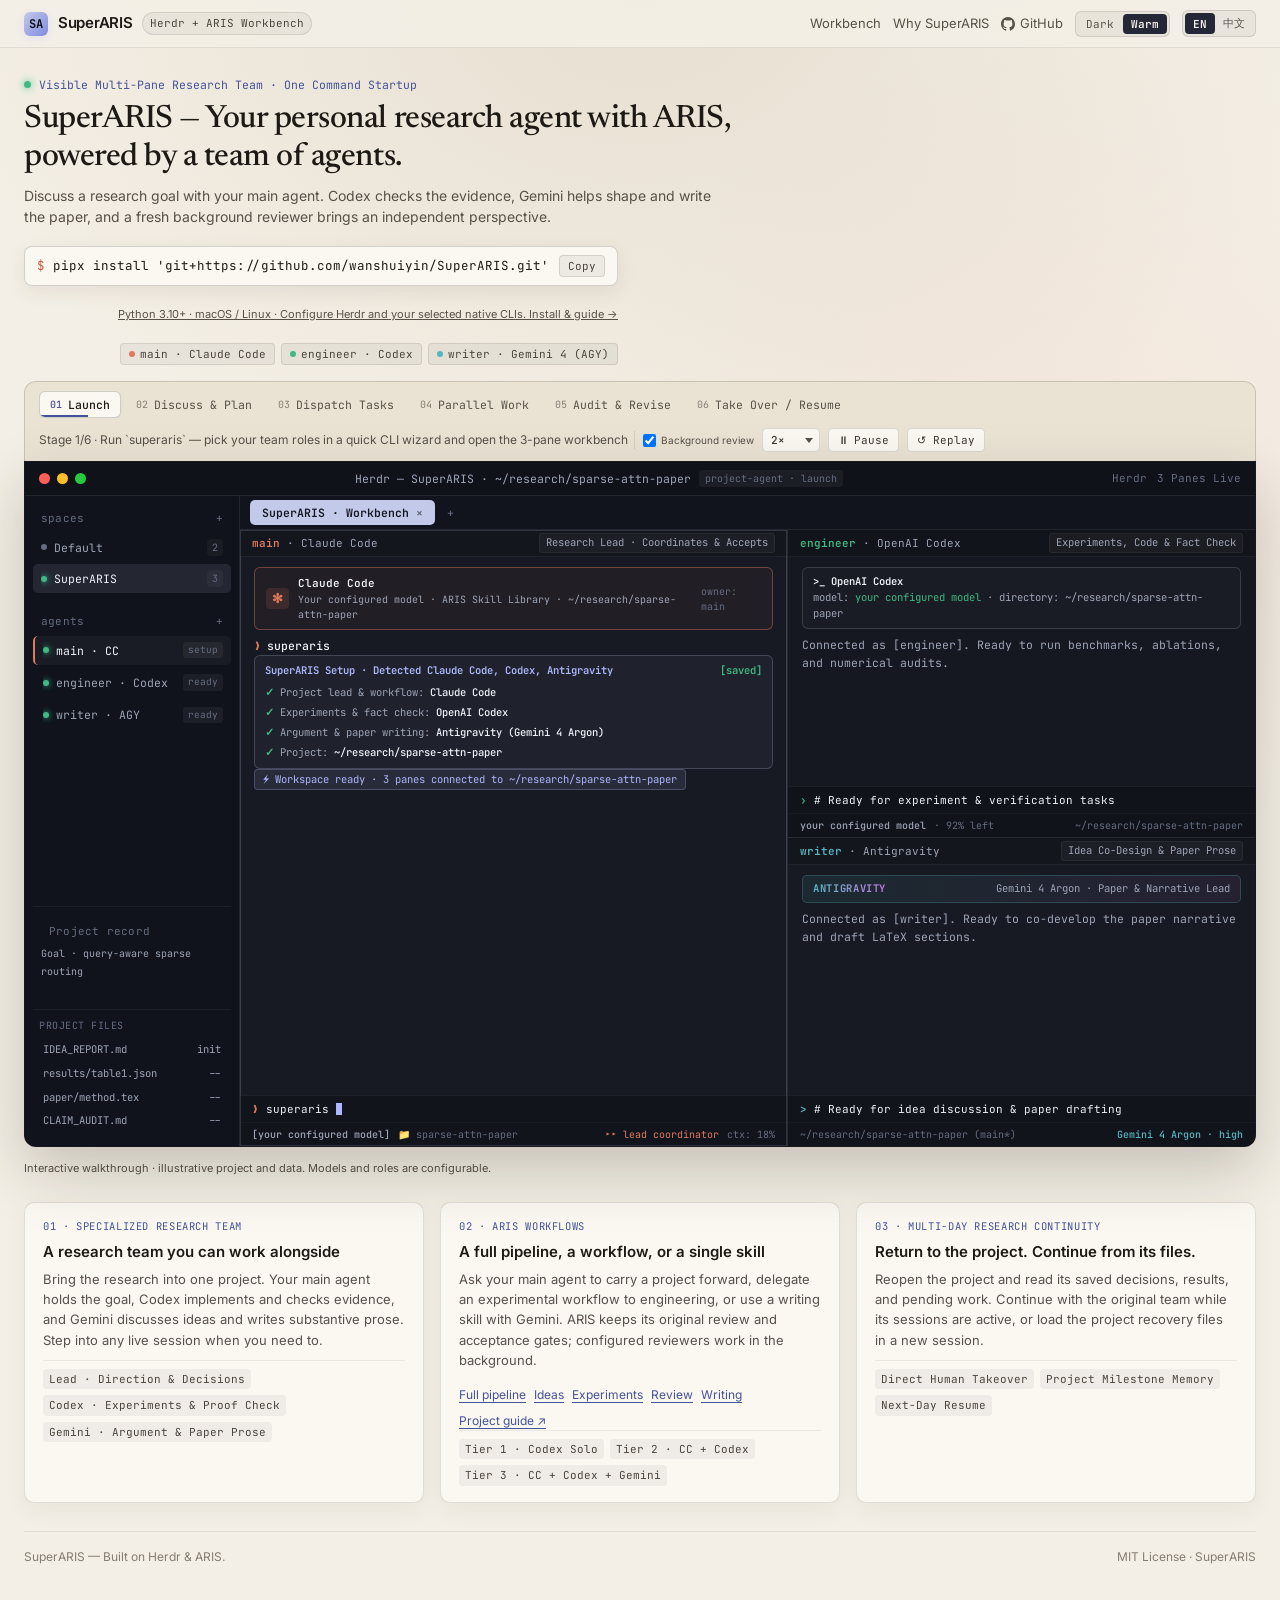
==== commit c88956c0: "Default homepage to warm theme and 2x playback" ====
--- a/site/index.html
+++ b/site/index.html
@@ -1581,7 +1581,7 @@
     button:focus-visible,a:focus-visible,select:focus-visible {outline:2px solid var(--periwinkle);outline-offset:3px}
   </style>
 </head>
-<body data-theme="dark">
+<body data-theme="warm">
 
   <!-- Top Bar -->
   <header class="topbar">
@@ -1599,8 +1599,8 @@
           <span>GitHub</span>
         </a>
         <div class="theme-switch" role="group" aria-label="Page theme">
-<button type="button" class="theme-btn active" id="themeDarkBtn" aria-pressed="true" data-i18n="theme_dark">Dark</button>
-<button type="button" class="theme-btn" id="themeWarmBtn" aria-pressed="false" data-i18n="theme_warm">Warm</button>
+<button type="button" class="theme-btn" id="themeDarkBtn" aria-pressed="false" data-i18n="theme_dark">Dark</button>
+<button type="button" class="theme-btn active" id="themeWarmBtn" aria-pressed="true" data-i18n="theme_warm">Warm</button>
 </div>
 <div class="lang-switch" role="group" aria-label="Language switch">
           <button type="button" class="lang-btn active" id="lang-en" data-lang="en">EN</button>
@@ -1646,7 +1646,7 @@
       <div class="director-controls">
         <span class="stage-caption-pill" id="stage-caption">Stage 1/6 · One-command setup</span>
         <label class="review-control" style="display:inline-flex;gap:5px;align-items:center;font-size:10px;color:var(--text-secondary)"><input type="checkbox" id="includeReview" checked><span data-i18n="review_toggle">Background review</span></label>
-<select class="speed-select" id="playbackSpeed" aria-label="Playback speed"><option value="1">1×</option><option value="1.5" selected>1.5×</option><option value="2">2×</option></select>
+<select class="speed-select" id="playbackSpeed" aria-label="Playback speed"><option value="1">1×</option><option value="1.5">1.5×</option><option value="2" selected>2×</option></select>
 <button type="button" class="ctrl-btn" id="play-pause-btn" aria-label="Pause or play">
           <span id="play-pause-icon">⏸</span>
           <span id="play-pause-label">Pause</span>
@@ -2586,7 +2586,7 @@
       const reducedMotionQuery = window.matchMedia("(prefers-reduced-motion: reduce)");
 
       const state = {
-        speed:1.5, theme:"dark", showReview:true,
+        speed:2, theme:"warm", showReview:true,
         lang: "en",
         sceneIndex: 0,
         isPlaying: !reducedMotionQuery.matches,
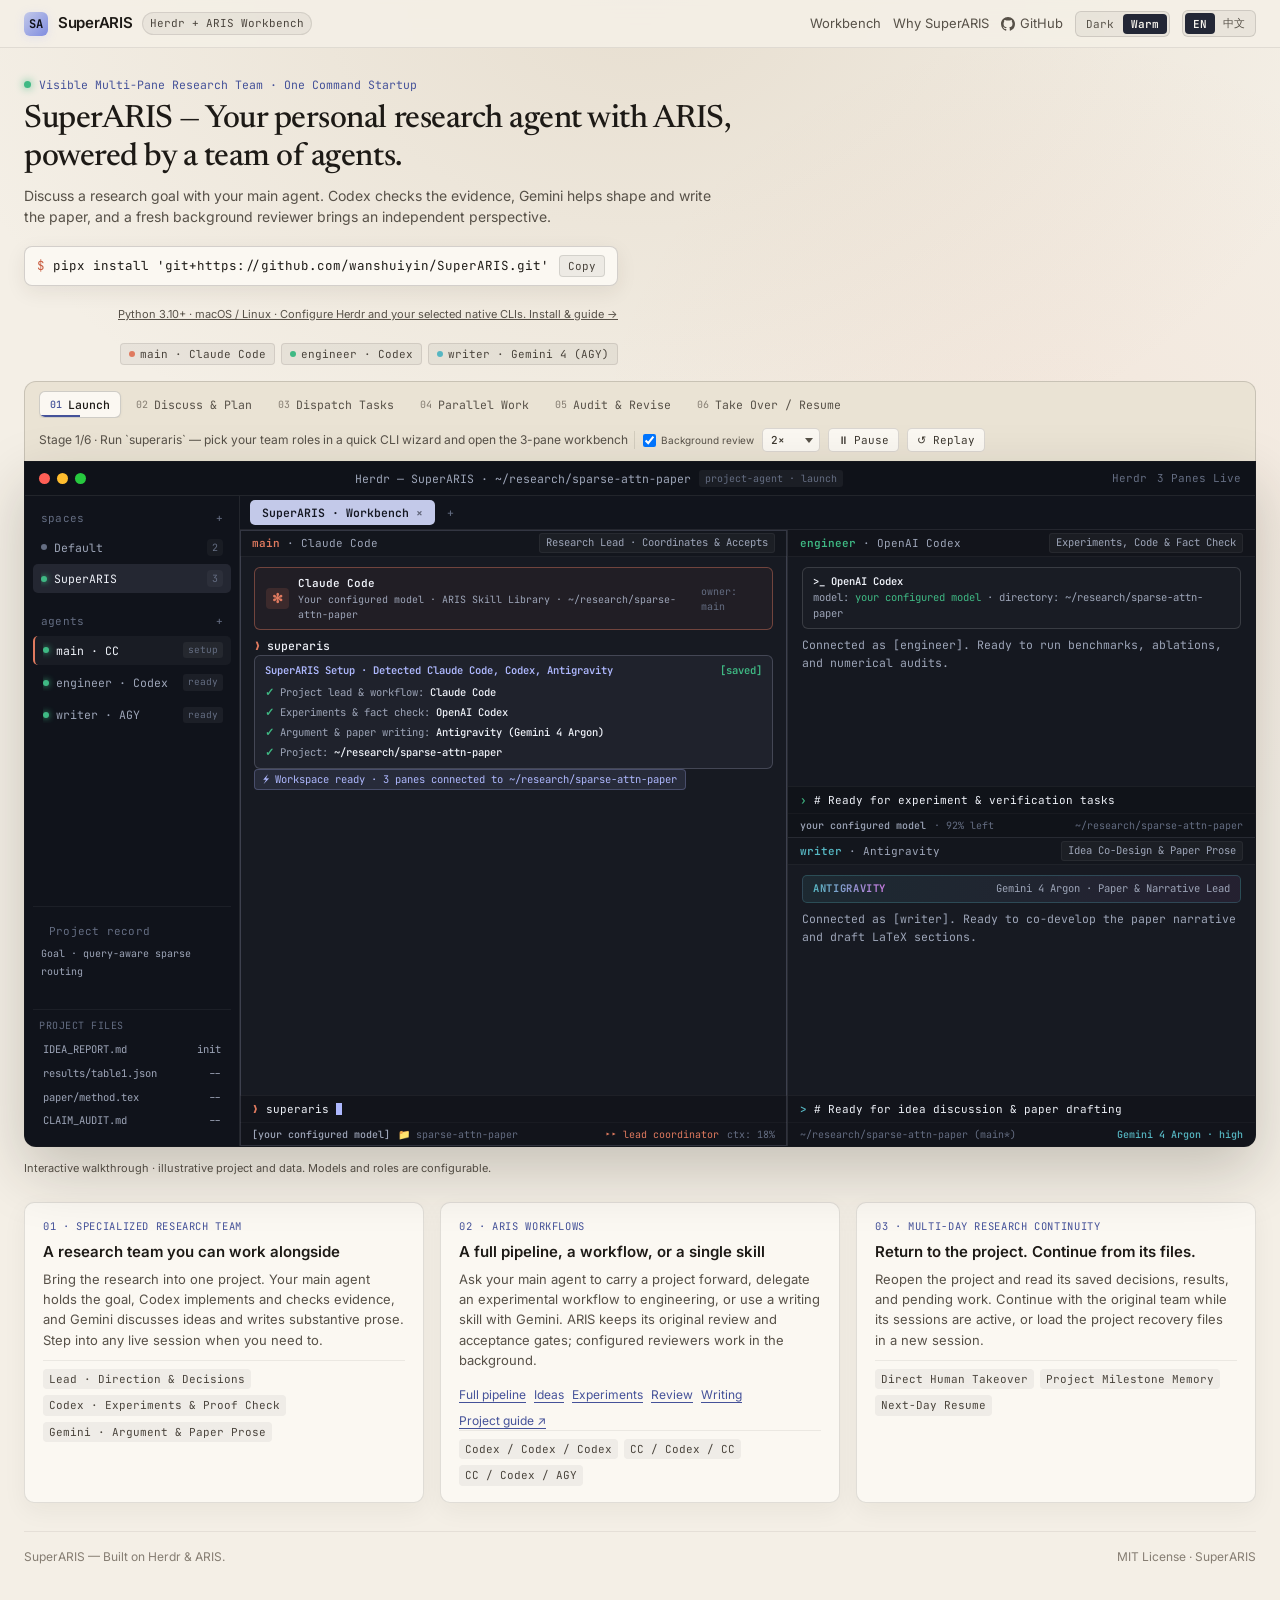
==== commit 9e07584f: "Default new workbenches to three scoped roles and preserve startup intent" ====
--- a/site/index.html
+++ b/site/index.html
@@ -1937,9 +1937,9 @@
         <h2 class="info-card-title" data-i18n="card2_title">A full pipeline, a workflow, or a single skill</h2>
         <p class="info-card-desc" data-i18n="card2_desc">Ask your main agent to carry a project forward, delegate an experimental workflow to engineering, or use a writing skill with Gemini. ARIS keeps its original review and acceptance gates; configured reviewers work in the background.</p>
         <nav class="workflow-links" aria-label="ARIS workflows"><a href="https://github.com/wanshuiyin/Auto-claude-code-research-in-sleep/blob/main/skills/research-pipeline/SKILL.md" data-i18n="link_pipeline">Full pipeline</a><a href="https://github.com/wanshuiyin/Auto-claude-code-research-in-sleep/blob/main/skills/idea-discovery/SKILL.md" data-i18n="link_ideas">Ideas</a><a href="https://github.com/wanshuiyin/Auto-claude-code-research-in-sleep/blob/main/skills/experiment-bridge/SKILL.md" data-i18n="link_experiments">Experiments</a><a href="https://github.com/wanshuiyin/Auto-claude-code-research-in-sleep/blob/main/skills/auto-review-loop/SKILL.md" data-i18n="link_review">Review</a><a href="https://github.com/wanshuiyin/Auto-claude-code-research-in-sleep/blob/main/skills/paper-writing/SKILL.md" data-i18n="link_writing">Writing</a><a href="https://github.com/wanshuiyin/SuperARIS/blob/main/docs/PROJECT_CONTEXT.md" data-i18n="link_guide">Project guide ↗</a></nav><div class="info-card-meta">
-          <span class="meta-tag">Tier 1 · Codex Solo</span>
-          <span class="meta-tag">Tier 2 · CC + Codex</span>
-          <span class="meta-tag">Tier 3 · CC + Codex + Gemini</span>
+          <span class="meta-tag">Codex / Codex / Codex</span>
+          <span class="meta-tag">CC / Codex / CC</span>
+          <span class="meta-tag">CC / Codex / AGY</span>
         </div>
       </div>
 
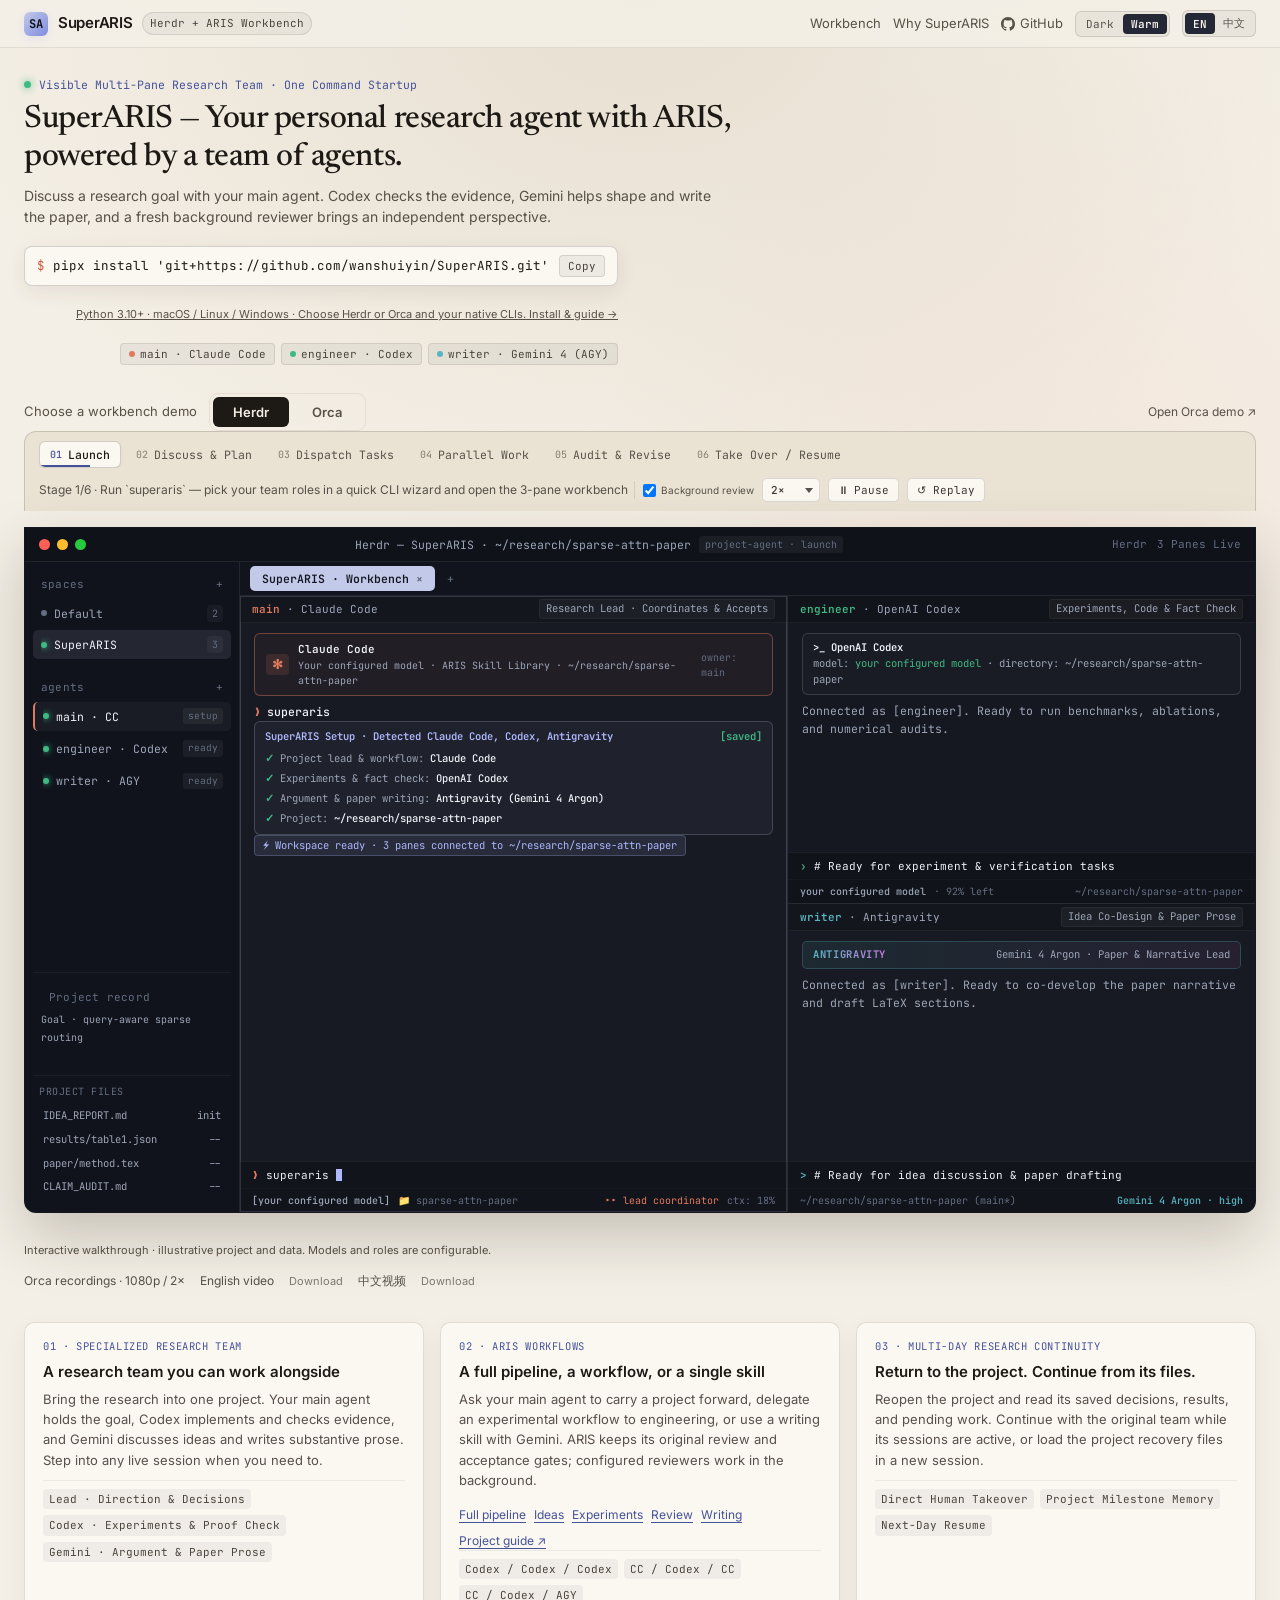
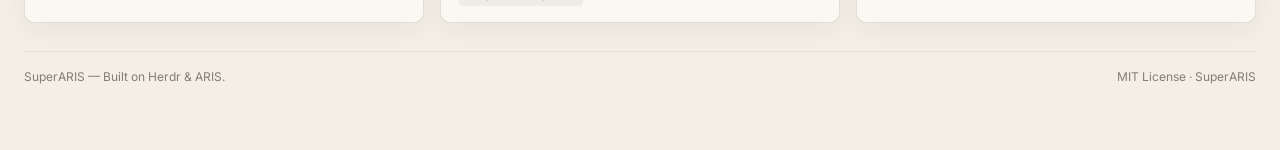
==== commit 917d81fd: "Add Orca homepage demo switch and bilingual recordings" ====
--- a/site/index.html
+++ b/site/index.html
@@ -1580,6 +1580,7 @@
     .install-pill > span {overflow-wrap:anywhere;min-width:0}
     button:focus-visible,a:focus-visible,select:focus-visible {outline:2px solid var(--periwinkle);outline-offset:3px}
   </style>
+  <link rel="stylesheet" href="workbench-hosts.css">
 </head>
 <body data-theme="warm">
 
@@ -1629,7 +1630,7 @@
           <span><span class="prompt-dollar">$</span> pipx install 'git+https://github.com/wanshuiyin/SuperARIS.git'</span>
           <button type="button" class="copy-btn" id="copy-cmd-btn">Copy</button>
         </div>
-        <p class="install-note"><a href="https://github.com/wanshuiyin/SuperARIS#install-and-open" data-i18n="install_note">Python 3.10+ · macOS / Linux · Configure Herdr and your selected native CLIs. Install &amp; guide →</a></p>
+        <p class="install-note"><a href="https://github.com/wanshuiyin/SuperARIS#install-and-open" data-i18n="install_note">Python 3.10+ · macOS / Linux / Windows · Choose Herdr or Orca and your native CLIs. Install &amp; guide →</a></p>
         <div class="hero-role-badges">
           <span class="role-chip"><span class="chip-dot" style="background: var(--cc-coral)"></span>main · Claude Code</span>
           <span class="role-chip"><span class="chip-dot" style="background: var(--codex-green)"></span>engineer · Codex</span>
@@ -1638,8 +1639,17 @@
       </div>
     </section>
 
+    <section class="host-picker" id="workbench" aria-label="Workbench demo">
+      <div class="host-picker-title" data-host-i18n="choose">Choose a workbench demo</div>
+      <div class="host-picker-tabs" role="tablist" aria-label="Workbench host">
+        <button type="button" id="host-herdr" role="tab" aria-selected="true" aria-controls="herdr-demo-panel">Herdr</button>
+        <button type="button" id="host-orca" role="tab" aria-selected="false" aria-controls="orca-demo-panel">Orca</button>
+      </div>
+      <a class="host-standalone" id="host-standalone" href="orca-demo/?lang=en" data-host-i18n="standalone">Open Orca demo ↗</a>
+    </section>
+    <div id="herdr-demo-panel" class="host-panel" role="tabpanel" aria-labelledby="host-herdr">
     <!-- Stage Director Bar -->
-    <div class="director-bar" id="workbench">
+    <div class="director-bar" id="herdr-workflow">
       <div class="stage-steps" id="stage-steps" role="tablist" aria-label="Research workflow stages">
         <!-- Populated by JS -->
       </div>
@@ -1919,6 +1929,17 @@
     </section>
 
     <p class="demo-note" data-i18n="demo_note">Interactive walkthrough · illustrative project and data. Models and roles are configurable.</p>
+    </div>
+    <div id="orca-demo-panel" class="host-panel" role="tabpanel" aria-labelledby="host-orca" hidden>
+      <iframe id="orca-demo-frame" src="orca-demo/?embedded=1&amp;lang=en" title="SuperARIS Orca Terminal demo" loading="lazy"></iframe>
+    </div>
+    <nav class="demo-recordings" aria-label="Orca demo videos">
+      <span data-host-i18n="videos">Orca recordings · 1080p / 2×</span>
+      <a href="media/orca-demo-en.mp4" data-host-i18n="enVideo">English video</a>
+      <a href="media/orca-demo-en.mp4" download="SuperARIS-orca-demo-en.mp4" data-host-i18n="download">Download</a>
+      <a href="media/orca-demo-zh.mp4" data-host-i18n="zhVideo">中文视频</a>
+      <a href="media/orca-demo-zh.mp4" download="SuperARIS-orca-demo-zh.mp4" data-host-i18n="download">Download</a>
+    </nav>
     <!-- Below the Fold: 3 Researcher-Focused Cards -->
     <section class="below-fold" id="capabilities">
       <div class="info-card">
@@ -1984,7 +2005,7 @@
           card3_desc: "Reopen the project and read its saved decisions, results, and pending work. Continue with the original team while its sessions are active, or load the project recovery files in a new session.",
           mcp_title: "⚡ Background reviewer · Fresh context",
           mcp_body: "Read <code>paper/method.tex</code> alongside <code>results/table1.json</code>. The reviewer asks for a clearer uncertainty statement; Gemini revises it and Codex checks the values.",
-          link_pipeline:"Full pipeline",link_ideas:"Ideas",link_experiments:"Experiments",link_review:"Review",link_writing:"Writing",link_guide:"Project guide ↗",fresh_context:"Fresh context",record_title:"Project record",review_toggle:"Background review",theme_dark:"Dark",theme_warm:"Warm",replay:"↺ Replay",demo_note:"Interactive walkthrough · illustrative project and data. Models and roles are configurable.",install_note:"Python 3.10+ · macOS / Linux · Configure Herdr and your selected native CLIs. Install & guide →",
+          link_pipeline:"Full pipeline",link_ideas:"Ideas",link_experiments:"Experiments",link_review:"Review",link_writing:"Writing",link_guide:"Project guide ↗",fresh_context:"Fresh context",record_title:"Project record",review_toggle:"Background review",theme_dark:"Dark",theme_warm:"Warm",replay:"↺ Replay",demo_note:"Interactive walkthrough · illustrative project and data. Models and roles are configurable.",install_note:"Python 3.10+ · macOS / Linux / Windows · Choose Herdr or Orca and your native CLIs. Install & guide →",
           history_label: "Earlier in this session"
         },
         zh: {
@@ -2004,7 +2025,7 @@
           card3_desc: "重新打开项目，读取已保存的决定、结果与待办。仍在运行的原团队直接续接；新会话则从项目恢复文件重新接上上下文。",
           mcp_title: "⚡ 后台 reviewer · 全新上下文",
           mcp_body: "对照读取 <code>paper/method.tex</code> 与 <code>results/table1.json</code>。reviewer 提醒补全不确定性说明，Gemini 修订表述，Codex 核对数值。",
-          link_pipeline:"完整科研",link_ideas:"选题",link_experiments:"实验",link_review:"评审",link_writing:"论文",link_guide:"项目指南 ↗",fresh_context:"全新上下文",record_title:"项目记录",review_toggle:"后台 review",theme_dark:"深色",theme_warm:"暖米",replay:"↺ 重播",demo_note:"交互演示 · 示例项目与数据。模型与分工可按需配置。",install_note:"Python 3.10+ · macOS / Linux · 配置 Herdr 与所选原生 CLI。安装与指南 →",
+          link_pipeline:"完整科研",link_ideas:"选题",link_experiments:"实验",link_review:"评审",link_writing:"论文",link_guide:"项目指南 ↗",fresh_context:"全新上下文",record_title:"项目记录",review_toggle:"后台 review",theme_dark:"深色",theme_warm:"暖米",replay:"↺ 重播",demo_note:"交互演示 · 示例项目与数据。模型与分工可按需配置。",install_note:"Python 3.10+ · macOS / Linux / Windows · 选择 Herdr 或 Orca 与所需原生 CLI。安装与指南 →",
           history_label: "本轮会话前序记录"
         }
       };
@@ -2586,7 +2607,7 @@
       const reducedMotionQuery = window.matchMedia("(prefers-reduced-motion: reduce)");
 
       const state = {
-        speed:2, theme:"warm", showReview:true,
+        speed:2, theme:"warm", showReview:true, hostActive:true,
         lang: "en",
         sceneIndex: 0,
         isPlaying: !reducedMotionQuery.matches,
@@ -2627,7 +2648,7 @@
       }
 
       function isEffectivelyRunning() {
-        return state.isPlaying && !state.isDocHidden && state.isInViewport && !state.reducedMotion;
+        return state.isPlaying && state.hostActive && !state.isDocHidden && state.isInViewport && !state.reducedMotion;
       }
 
       function typingDuration(sc) { return (sc.inputs[sc.focusedPane] || "").length * TYPE_CHAR_MS; }
@@ -3018,10 +3039,12 @@
 
       // Read-only state hook for verification
       window.SuperARISDemo = {
+        setHostActive: function(active) { state.hostActive=Boolean(active); state.lastFrameTs=0; syncClock(); },
+        setLanguage: function(lang) { if (lang !== state.lang) applyLanguage(lang); },
         getState: function () {
           const sc = SCENES[state.sceneIndex];
           return {
-            language:state.lang, step:state.sceneIndex, playing:state.isPlaying,
+            language:state.lang, step:state.sceneIndex, playing:state.isPlaying, hostActive:state.hostActive,
             visible:state.isInViewport, documentVisible:!state.isDocHidden,
             speed:state.speed,theme:state.theme,showReview:state.showReview,elapsed:state.elapsedMs,
             progress:state.elapsedMs/sceneDuration(sc), pendingCount:state.rafId===null?0:1,
@@ -3042,10 +3065,11 @@
       };
 
       // Initialize
-      applyLanguage("en");
+      applyLanguage(new URLSearchParams(location.search).get("lang") === "zh" ? "zh" : "en");
       loadScene(0, { revealImmediately: state.reducedMotion });
       syncClock();
     })();
   </script>
+  <script src="workbench-hosts.js"></script>
 </body>
 </html>
--- a/site/workbench-hosts.css
+++ b/site/workbench-hosts.css
@@ -0,0 +1,13 @@
+.host-picker { display:flex; align-items:center; flex-wrap:wrap; gap:12px; padding:12px 0 0; scroll-margin-top:90px; }
+.host-picker-title { font-size:13px; color:var(--text-secondary); }
+.host-picker-tabs { display:flex; gap:3px; padding:3px; border:1px solid var(--border-subtle, #b9b3a8); border-radius:9px; }
+.host-picker-tabs button { border:0; background:transparent; color:var(--text-secondary); padding:7px 20px; border-radius:6px; cursor:pointer; font-family:inherit; font-size:13px; font-weight:600; }
+.host-picker-tabs button[aria-selected="true"] { background:var(--text-primary); color:var(--bg-canvas); }
+.host-standalone { margin-left:auto; color:var(--text-secondary); font-size:12px; text-decoration:none; }
+.host-panel { display:flex; flex-direction:column; gap:16px; min-width:0; }
+.host-panel[hidden] { display:none !important; }
+#orca-demo-frame { display:block; width:100%; height:900px; border:0; background:transparent; }
+.demo-recordings { display:flex; flex-wrap:wrap; align-items:center; gap:8px 15px; font-size:12px; color:var(--text-secondary); padding:0 0 8px; }
+.demo-recordings a { color:inherit; text-underline-offset:3px; }
+.demo-recordings a[download] { opacity:.75; font-size:11px; }
+@media(max-width:600px) { .host-picker { gap:8px; } .host-picker-title { flex-basis:100%; } .host-standalone { font-size:11px; } .demo-recordings span { flex-basis:100%; } }
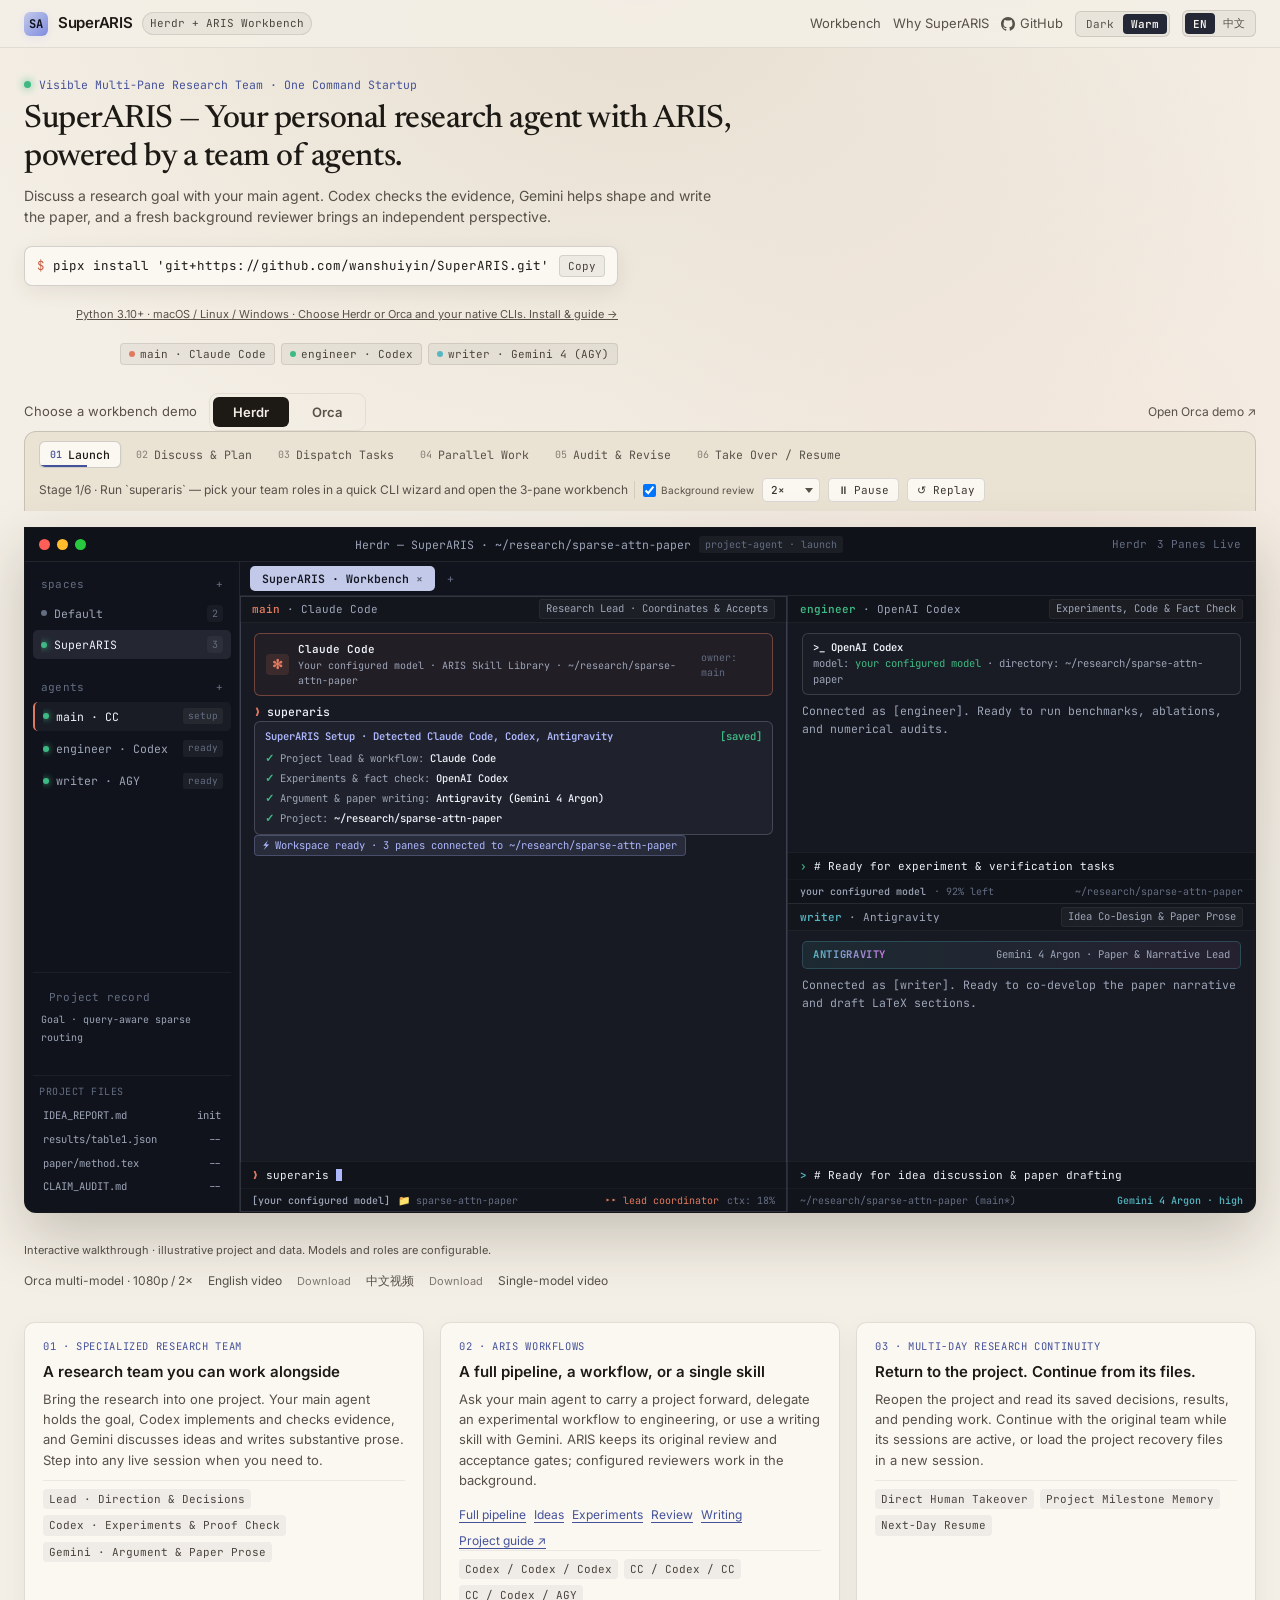
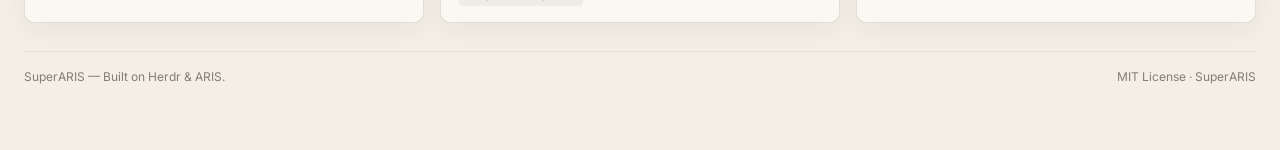
==== commit f9a20987: "Add multi-model Orca demo with retained Codex team" ====
--- a/site/index.html
+++ b/site/index.html
@@ -1934,11 +1934,12 @@
       <iframe id="orca-demo-frame" src="orca-demo/?embedded=1&amp;lang=en" title="SuperARIS Orca Terminal demo" loading="lazy"></iframe>
     </div>
     <nav class="demo-recordings" aria-label="Orca demo videos">
-      <span data-host-i18n="videos">Orca recordings · 1080p / 2×</span>
-      <a href="media/orca-demo-en.mp4" data-host-i18n="enVideo">English video</a>
-      <a href="media/orca-demo-en.mp4" download="SuperARIS-orca-demo-en.mp4" data-host-i18n="download">Download</a>
-      <a href="media/orca-demo-zh.mp4" data-host-i18n="zhVideo">中文视频</a>
-      <a href="media/orca-demo-zh.mp4" download="SuperARIS-orca-demo-zh.mp4" data-host-i18n="download">Download</a>
+      <span data-host-i18n="videos">Orca multi-model · 1080p / 2×</span>
+      <a href="media/orca-multi-demo-en.mp4" data-video-language="en" data-host-i18n="enVideo">English video</a>
+      <a href="media/orca-multi-demo-en.mp4" data-video-language="en" download="SuperARIS-orca-multi-demo-en.mp4" data-host-i18n="download">Download</a>
+      <a href="media/orca-multi-demo-zh.mp4" data-video-language="zh" data-host-i18n="zhVideo">中文视频</a>
+      <a href="media/orca-multi-demo-zh.mp4" data-video-language="zh" download="SuperARIS-orca-multi-demo-zh.mp4" data-host-i18n="download">Download</a>
+      <a id="orca-other-video" href="media/orca-demo-en.mp4" data-host-i18n="other">Single-model video</a>
     </nav>
     <!-- Below the Fold: 3 Researcher-Focused Cards -->
     <section class="below-fold" id="capabilities">
